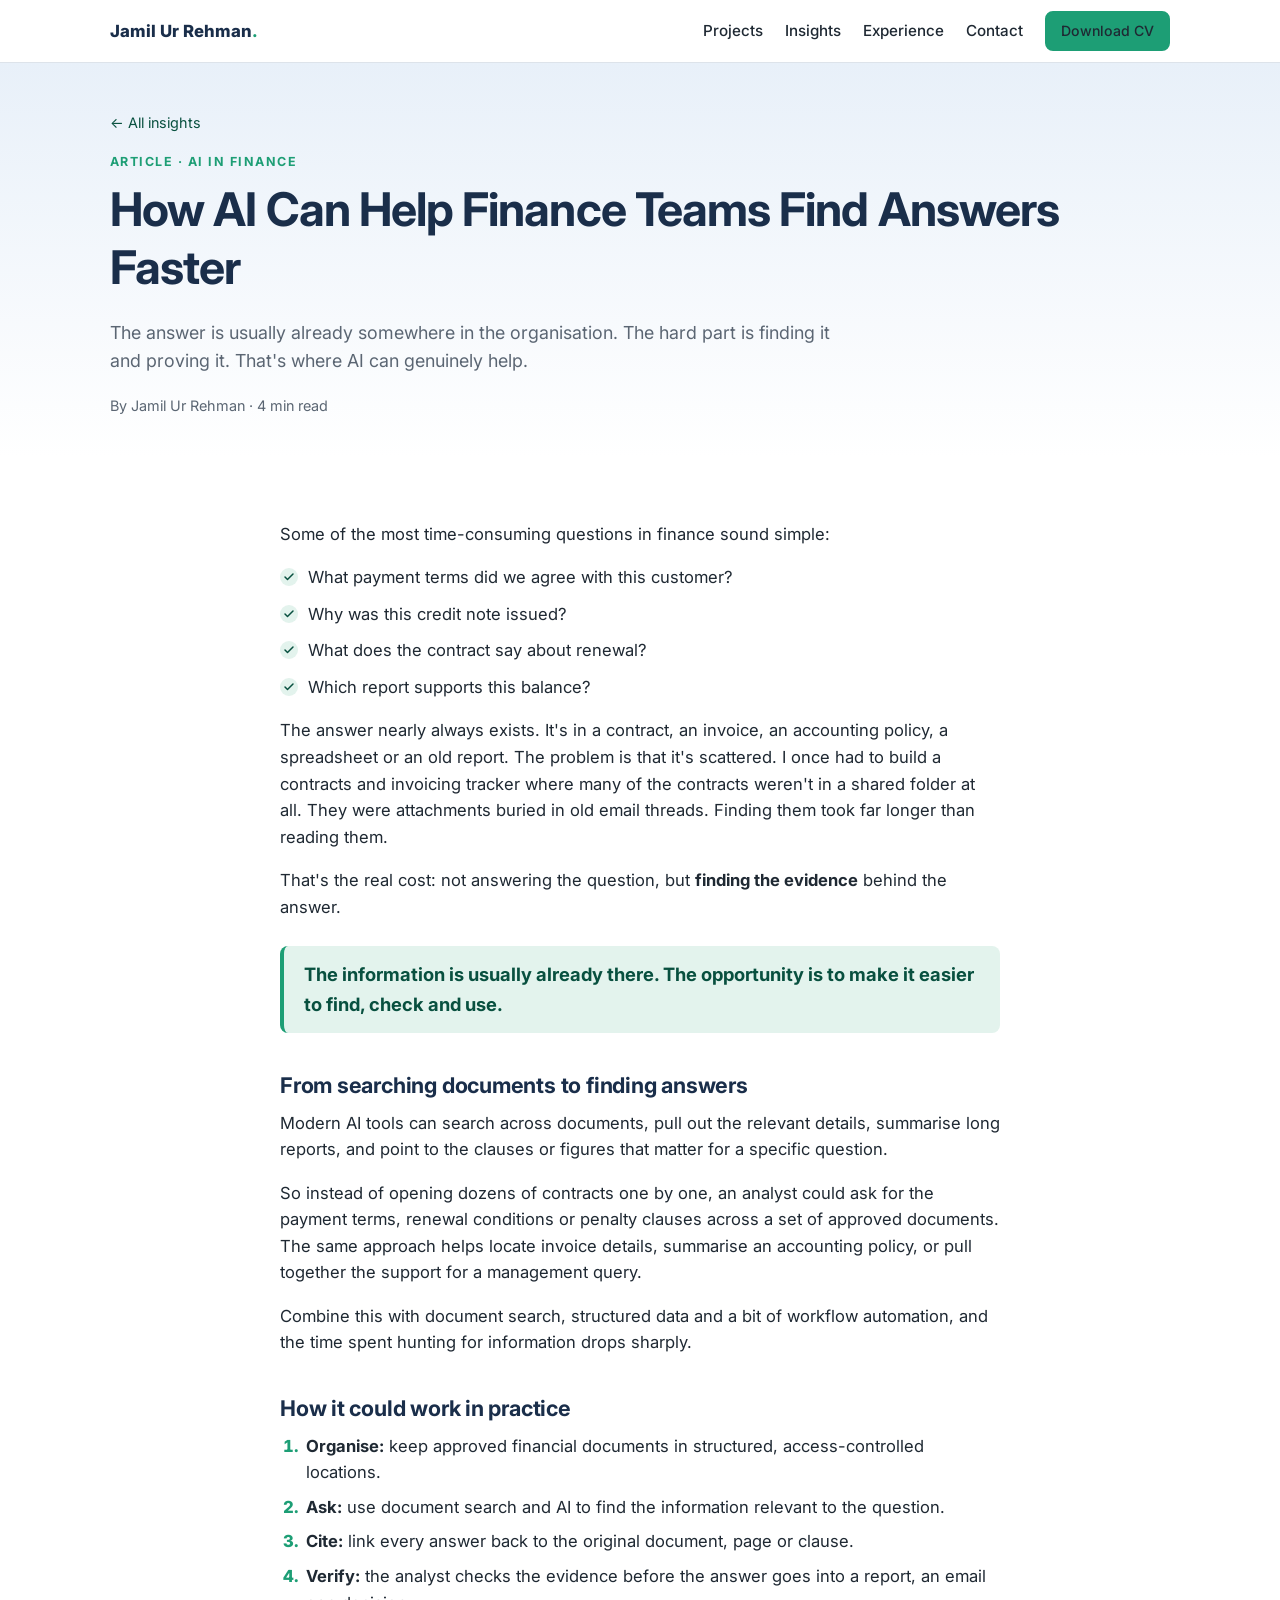
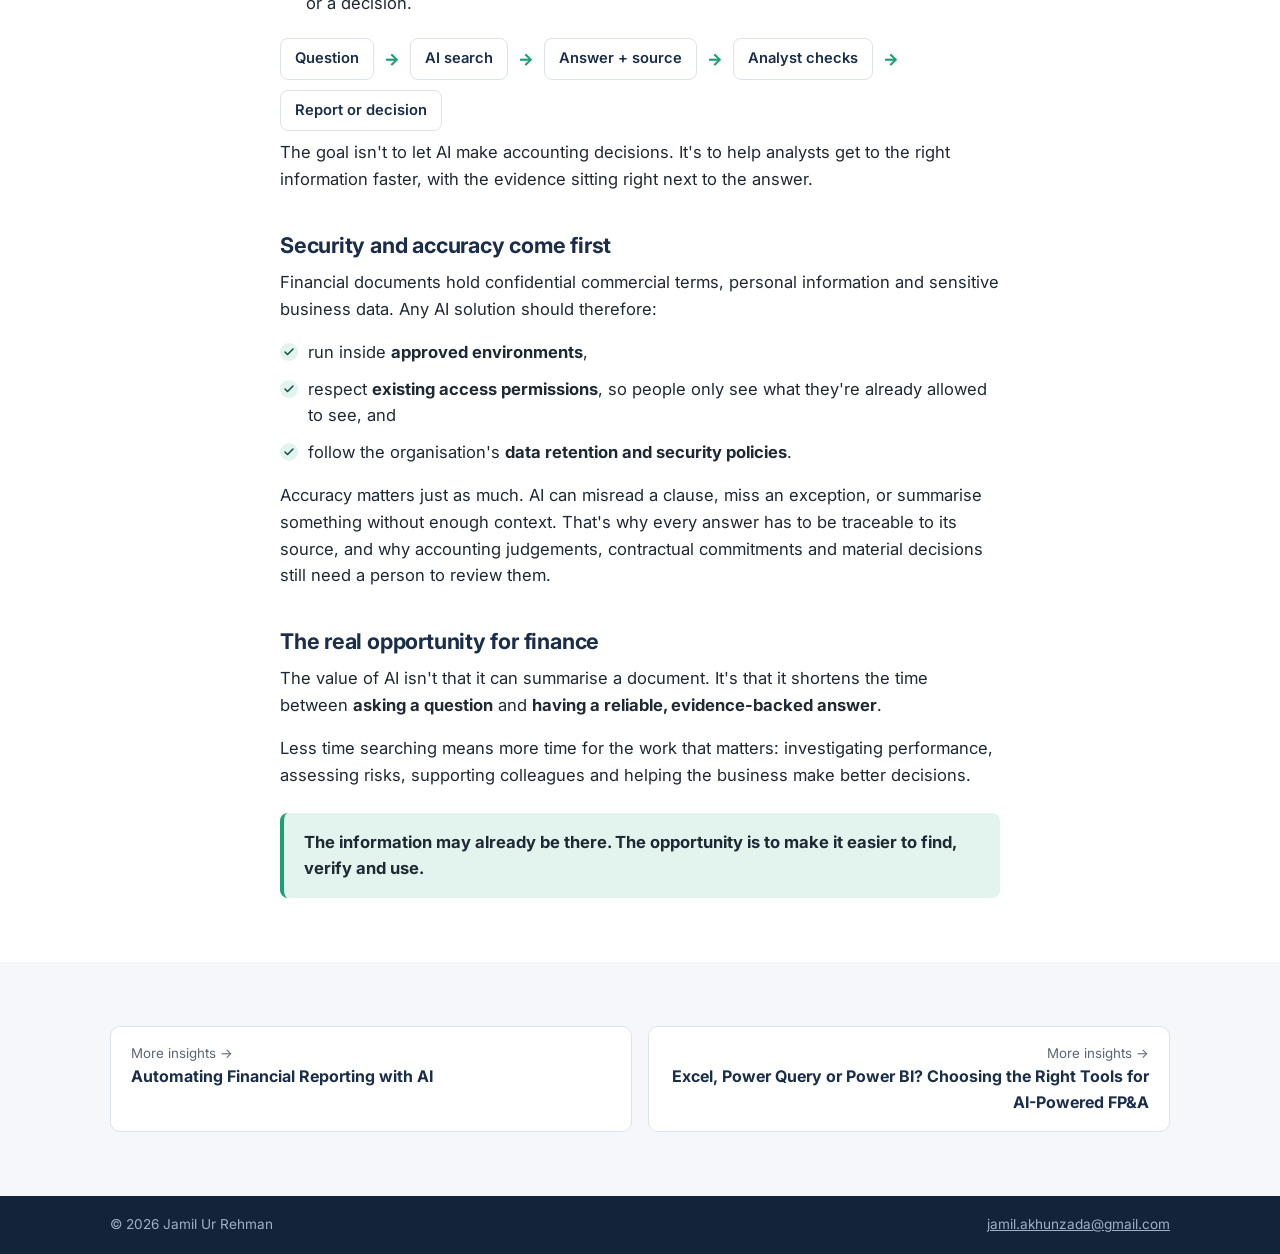
==== articles/ai-finding-answers-faster.html @ 92757e87 "Add article: How AI can help finance teams find answers faster Co-Authored-By: Claude Opus 5.5 <nore" ====
<!doctype html>
<html lang="en">
<head>
  <meta charset="utf-8">
  <meta name="viewport" content="width=device-width, initial-scale=1">
  <title>How AI Can Help Finance Teams Find Answers Faster | Jamil Ur Rehman</title>
  <meta name="description" content="How AI-assisted document search can help finance teams find evidence-backed answers in contracts, invoices and reports faster, while keeping data secure and humans in control.">
  <link rel="preconnect" href="https://fonts.googleapis.com">
  <link rel="preconnect" href="https://fonts.gstatic.com" crossorigin>
  <link href="https://fonts.googleapis.com/css2?family=Inter:wght@400;500;600;700;800&display=swap" rel="stylesheet">
  <link rel="stylesheet" href="../assets/css/style.css?v=7">
</head>
<body>

<header class="topbar">
  <div class="wrap">
    <a class="brand" href="../index.html">Jamil Ur Rehman<span>.</span></a>
    <nav class="nav">
      <a href="../index.html#projects">Projects</a>
      <a href="../index.html#insights">Insights</a>
      <a href="../index.html#experience">Experience</a>
      <a href="../index.html#contact">Contact</a>
      <a class="btn small" href="../assets/files/Jamil-Ur-Rehman-CV.pdf" target="_blank" rel="noopener">Download CV</a>
    </nav>
  </div>
</header>

<section class="p-hero">
  <div class="wrap">
    <div class="crumb"><a href="../index.html#insights">← All insights</a></div>
    <div class="eyebrow">Article · AI in finance</div>
    <h1>How AI Can Help Finance Teams Find Answers Faster</h1>
    <p class="lead">The answer is usually already somewhere in the organisation. The hard part is finding it and
      proving it. That's where AI can genuinely help.</p>
    <div class="byline">By Jamil Ur Rehman · 4 min read</div>
  </div>
</section>

<section>
  <div class="wrap prose">
    <p>Some of the most time-consuming questions in finance sound simple:</p>
    <ul class="ticks">
      <li>What payment terms did we agree with this customer?</li>
      <li>Why was this credit note issued?</li>
      <li>What does the contract say about renewal?</li>
      <li>Which report supports this balance?</li>
    </ul>
    <p>The answer nearly always exists. It's in a contract, an invoice, an accounting policy, a spreadsheet or an
      old report. The problem is that it's scattered. I once had to build a contracts and invoicing tracker where
      many of the contracts weren't in a shared folder at all. They were attachments buried in old email threads.
      Finding them took far longer than reading them.</p>
    <p>That's the real cost: not answering the question, but <b>finding the evidence</b> behind the answer.</p>

    <blockquote>The information is usually already there. The opportunity is to make it easier to find, check and use.</blockquote>

    <h2>From searching documents to finding answers</h2>
    <p>Modern AI tools can search across documents, pull out the relevant details, summarise long reports, and
      point to the clauses or figures that matter for a specific question.</p>
    <p>So instead of opening dozens of contracts one by one, an analyst could ask for the payment terms, renewal
      conditions or penalty clauses across a set of approved documents. The same approach helps locate invoice
      details, summarise an accounting policy, or pull together the support for a management query.</p>
    <p>Combine this with document search, structured data and a bit of workflow automation, and the time spent
      hunting for information drops sharply.</p>

    <h2>How it could work in practice</h2>
    <ol class="steps">
      <li><b>Organise:</b> keep approved financial documents in structured, access-controlled locations.</li>
      <li><b>Ask:</b> use document search and AI to find the information relevant to the question.</li>
      <li><b>Cite:</b> link every answer back to the original document, page or clause.</li>
      <li><b>Verify:</b> the analyst checks the evidence before the answer goes into a report, an email or a decision.</li>
    </ol>
    <div class="flow" aria-label="Workflow">
      <span>Question</span><i>→</i>
      <span>AI search</span><i>→</i>
      <span>Answer + source</span><i>→</i>
      <span>Analyst checks</span><i>→</i>
      <span>Report or decision</span>
    </div>
    <p>The goal isn't to let AI make accounting decisions. It's to help analysts get to the right information
      faster, with the evidence sitting right next to the answer.</p>

    <h2>Security and accuracy come first</h2>
    <p>Financial documents hold confidential commercial terms, personal information and sensitive business data.
      Any AI solution should therefore:</p>
    <ul class="ticks">
      <li>run inside <b>approved environments</b>,</li>
      <li>respect <b>existing access permissions</b>, so people only see what they're already allowed to see, and</li>
      <li>follow the organisation's <b>data retention and security policies</b>.</li>
    </ul>
    <p>Accuracy matters just as much. AI can misread a clause, miss an exception, or summarise something without
      enough context. That's why every answer has to be traceable to its source, and why accounting judgements,
      contractual commitments and material decisions still need a person to review them.</p>

    <h2>The real opportunity for finance</h2>
    <p>The value of AI isn't that it can summarise a document. It's that it shortens the time between
      <b>asking a question</b> and <b>having a reliable, evidence-backed answer</b>.</p>
    <p>Less time searching means more time for the work that matters: investigating performance, assessing
      risks, supporting colleagues and helping the business make better decisions.</p>

    <div class="callout"><p><b>The information may already be there. The opportunity is to make it easier to find, verify and use.</b></p></div>
  </div>
</section>

<section class="alt">
  <div class="wrap next">
    <a href="automating-financial-reporting.html"><small>More insights →</small><b>Automating Financial Reporting with AI</b></a>
    <a href="excel-power-query-power-bi.html" style="text-align:right"><small>More insights →</small><b>Excel, Power Query or Power BI? Choosing the Right Tools for AI-Powered FP&amp;A</b></a>
  </div>
</section>

<footer>
  <div class="wrap">
    <span>© <span id="year">2026</span> Jamil Ur Rehman</span>
    <span><a href="mailto:jamil.akhunzada@gmail.com" style="color:inherit">jamil.akhunzada@gmail.com</a></span>
  </div>
</footer>

<script src="../assets/js/site.js?v=3"></script>
</body>
</html>
---- assets/css/style.css ----
/* Jamil Ur Rehman — portfolio. Colours match the CV (navy + teal). */
:root {
  --navy: #1a2e4a;
  --navy-2: #24406a;
  --teal: #1d9e75;
  --teal-dark: #08503f;
  --teal-soft: #e3f3ed;
  --blue-soft: #e8f0f9;
  --ink: #1f2933;
  --muted: #5b6673;
  --line: #dde3ea;
  --bg: #ffffff;
  --bg-alt: #f5f7fa;
  --radius: 10px;
  --shadow: 0 1px 2px rgba(16, 24, 40, .06), 0 4px 16px rgba(16, 24, 40, .06);
  --max: 1100px;
}

* { box-sizing: border-box; }
html { scroll-behavior: smooth; }
body {
  margin: 0;
  font-family: "Inter", system-ui, -apple-system, "Segoe UI", Roboto, Arial, sans-serif;
  color: var(--ink);
  background: var(--bg);
  line-height: 1.6;
  font-size: 16px;
}
img { max-width: 100%; display: block; }
a { color: var(--teal-dark); }
h1, h2, h3 { color: var(--navy); line-height: 1.25; margin: 0 0 .5em; }
h1 { font-size: clamp(2rem, 4.5vw, 2.9rem); letter-spacing: -.02em; }
h2 { font-size: clamp(1.45rem, 3vw, 1.85rem); letter-spacing: -.01em; }
h3 { font-size: 1.1rem; }
p { margin: 0 0 1em; }

.wrap { max-width: var(--max); margin: 0 auto; padding: 0 20px; }
section { padding: 64px 0; }
section.alt { background: var(--bg-alt); }
.eyebrow {
  text-transform: uppercase; letter-spacing: .12em; font-size: .78rem;
  font-weight: 700; color: var(--teal); margin-bottom: .6em;
}
.lead { font-size: 1.12rem; color: var(--muted); max-width: 720px; }

/* ---------- top bar ---------- */
.topbar {
  position: sticky; top: 0; z-index: 50;
  background: rgba(255, 255, 255, .94);
  backdrop-filter: saturate(160%) blur(8px);
  border-bottom: 1px solid var(--line);
}
.topbar .wrap { display: flex; align-items: center; justify-content: space-between; height: 62px; gap: 16px; }
.brand { font-weight: 800; color: var(--navy); text-decoration: none; font-size: 1.05rem; white-space: nowrap; }
.brand span { color: var(--teal); }
.nav { display: flex; gap: 22px; align-items: center; }
.nav a { text-decoration: none; color: var(--ink); font-weight: 500; font-size: .95rem; }
.nav a:hover { color: var(--teal); }
@media (max-width: 720px) { .nav a:not(.btn) { display: none; } }

/* ---------- buttons ---------- */
.btn {
  display: inline-flex; align-items: center; gap: 8px;
  padding: 11px 20px; border-radius: 8px;
  background: var(--teal); color: #fff; text-decoration: none;
  font-weight: 600; font-size: .95rem; border: 2px solid var(--teal);
  transition: background .15s, border-color .15s;
}
.btn:hover { background: var(--teal-dark); border-color: var(--teal-dark); }
.btn.ghost { background: transparent; color: var(--navy); border-color: var(--line); }
.btn.ghost:hover { border-color: var(--navy); }
.btn.small { padding: 7px 14px; font-size: .88rem; }
.btn-row { display: flex; flex-wrap: wrap; gap: 12px; }

/* ---------- hero ---------- */
.hero { padding: 72px 0 56px; background: linear-gradient(180deg, var(--blue-soft), #fff); }
.hero-grid { display: grid; grid-template-columns: auto 1fr; gap: 36px; align-items: start; }
.avatar {
  width: 150px; height: 150px; border-radius: 50%;
  border: 4px solid #fff; box-shadow: var(--shadow);
  background: var(--navy); color: #fff; display: grid; place-items: center;
  font-size: 2.6rem; font-weight: 800; overflow: hidden;
}
.avatar img { width: 100%; height: 100%; object-fit: cover; }
.role { color: var(--teal-dark); font-weight: 600; font-style: italic; margin-bottom: .3em; }
.headline { font-size: clamp(1.35rem, 2.4vw, 1.7rem); letter-spacing: -.01em; max-width: 640px; }
.headline span { display: block; font-size: .66em; font-weight: 600; color: var(--teal-dark); letter-spacing: 0; margin-top: .45em; }
.hero .lead { margin-bottom: .6em; }
.lead-list { color: var(--muted); font-size: 1.05rem; margin: 0 0 4px; }
.lead-list li { margin-bottom: 6px; }
.badges { display: flex; flex-wrap: wrap; gap: 8px; margin: 14px 0 22px; }
.badge {
  padding: 4px 12px; border-radius: 6px; font-size: .8rem; font-weight: 700;
  background: #fff; border: 1px solid #c8d8e8; color: var(--navy);
}
@media (max-width: 720px) {
  .hero-grid { grid-template-columns: 1fr; text-align: left; }
  .avatar { width: 110px; height: 110px; font-size: 2rem; }
}

/* ---------- stats ---------- */
.stats { display: grid; grid-template-columns: repeat(4, 1fr); gap: 16px; margin-top: 40px; }
.stat { background: #fff; border: 1px solid var(--line); border-radius: var(--radius); padding: 18px; }
.stat b { display: block; font-size: 1.7rem; color: var(--navy); line-height: 1.1; }
.stat span { color: var(--muted); font-size: .88rem; }
@media (max-width: 820px) { .stats { grid-template-columns: repeat(2, 1fr); } }

/* ---------- project cards ---------- */
.cards { display: grid; grid-template-columns: repeat(2, 1fr); gap: 24px; margin-top: 32px; }
@media (max-width: 820px) { .cards { grid-template-columns: 1fr; } }
.card {
  background: #fff; border: 1px solid var(--line); border-radius: 14px;
  overflow: hidden; display: flex; flex-direction: column;
  box-shadow: var(--shadow); text-decoration: none; color: inherit;
  transition: transform .15s, box-shadow .15s;
}
.card:hover { transform: translateY(-3px); box-shadow: 0 10px 30px rgba(16, 24, 40, .12); }
.card .thumb { aspect-ratio: 16 / 9; background: var(--navy); overflow: hidden; border-bottom: 1px solid var(--line); }
.card .thumb img { width: 100%; height: 100%; object-fit: cover; object-position: top left; }
.card .body { padding: 20px 22px 22px; display: flex; flex-direction: column; flex: 1; }
.card h3 { font-size: 1.18rem; margin-bottom: .35em; }
.card p { color: var(--muted); font-size: .95rem; flex: 1; }
.tags { display: flex; flex-wrap: wrap; gap: 6px; margin-bottom: 14px; }
.tag { font-size: .75rem; font-weight: 600; padding: 3px 9px; border-radius: 999px; background: var(--teal-soft); color: var(--teal-dark); }
.card .more { font-weight: 700; color: var(--teal); }

/* ---------- experience / certs ---------- */
.timeline { display: grid; gap: 18px; margin-top: 28px; }
.job { background: #fff; border: 1px solid var(--line); border-radius: var(--radius); padding: 20px 22px; }
.job-head { display: flex; justify-content: space-between; gap: 12px; flex-wrap: wrap; }
.job h3 { margin: 0; }
.job .org { color: var(--muted); font-weight: 500; }
.date { background: var(--teal); color: #fff; border-radius: 6px; padding: 2px 10px; font-size: .8rem; font-weight: 700; height: fit-content; white-space: nowrap; }
.job ul { margin: 12px 0 0; padding-left: 20px; color: var(--ink); }
.job li { margin-bottom: 4px; }
.certs { display: grid; grid-template-columns: repeat(2, 1fr); gap: 14px; margin-top: 24px; }
@media (max-width: 720px) { .certs { grid-template-columns: 1fr; } }
.cert { display: flex; justify-content: space-between; gap: 12px; align-items: center; background: #fff; border: 1px solid var(--line); border-radius: var(--radius); padding: 14px 18px; }
.cert b { color: var(--navy); display: block; }
.cert small { color: var(--muted); }

/* ---------- contact ---------- */
.contact { background: var(--navy); color: #dfe8f3; }
.contact h2 { color: #fff; }
.contact .lead { color: #c4d2e3; }
.contact .btn.ghost { color: #fff; border-color: rgba(255, 255, 255, .35); }
.contact .btn.ghost:hover { border-color: #fff; }
footer { background: #13233a; color: #9fb0c5; font-size: .85rem; padding: 18px 0; }
footer .wrap { display: flex; justify-content: space-between; flex-wrap: wrap; gap: 8px; }

/* ---------- project page ---------- */
.p-hero { padding: 48px 0 40px; background: linear-gradient(180deg, var(--blue-soft), #fff); }
.crumb { font-size: .9rem; margin-bottom: 18px; }
.crumb a { text-decoration: none; }
.glance { display: grid; grid-template-columns: repeat(4, 1fr); gap: 14px; margin-top: 28px; }
@media (max-width: 820px) { .glance { grid-template-columns: repeat(2, 1fr); } }
.glance div { background: #fff; border: 1px solid var(--line); border-radius: var(--radius); padding: 14px 16px; }
.glance small { display: block; color: var(--muted); font-size: .78rem; text-transform: uppercase; letter-spacing: .06em; font-weight: 600; }
.glance b { color: var(--navy); font-size: .98rem; }

.two-col { display: grid; grid-template-columns: 1fr 1fr; gap: 40px; }
@media (max-width: 820px) { .two-col { grid-template-columns: 1fr; gap: 8px; } }
.ticks { list-style: none; padding: 0; margin: 0; }
.ticks li { padding-left: 28px; position: relative; margin-bottom: 10px; }
.ticks li::before {
  content: ""; position: absolute; left: 0; top: 4px; width: 18px; height: 18px; border-radius: 50%;
  background: var(--teal-soft) url("data:image/svg+xml,%3Csvg xmlns='http://www.w3.org/2000/svg' viewBox='0 0 24 24' fill='none' stroke='%2308503f' stroke-width='3' stroke-linecap='round' stroke-linejoin='round'%3E%3Cpath d='M20 6 9 17l-5-5'/%3E%3C/svg%3E") center / 12px no-repeat;
}
.callout { background: var(--teal-soft); border-left: 4px solid var(--teal); border-radius: 8px; padding: 16px 20px; margin: 24px 0 0; }
.callout p:last-child { margin: 0; }

.flow { display: flex; flex-wrap: wrap; gap: 10px; align-items: center; margin-top: 18px; }
.flow span { background: #fff; border: 1px solid var(--line); border-radius: 8px; padding: 8px 14px; font-weight: 600; color: var(--navy); font-size: .92rem; }
.flow i { color: var(--teal); font-style: normal; font-weight: 800; }

.shots { display: grid; gap: 40px; margin-top: 28px; }
.shot figure { margin: 0; }
.shot img {
  border-radius: 10px; border: 1px solid var(--line); box-shadow: var(--shadow);
  cursor: zoom-in; width: 100%; background: #fff;
}
.shot h3 { margin-bottom: .25em; }
.shot figcaption { color: var(--muted); margin-bottom: 14px; max-width: 760px; }
.shot .pair { display: grid; grid-template-columns: 1fr 1fr; gap: 18px; }
@media (max-width: 820px) { .shot .pair { grid-template-columns: 1fr; } }
.shot .pair small { display: block; font-weight: 700; color: var(--navy); margin-bottom: 6px; }
.hint { font-size: .85rem; color: var(--muted); }

table.simple { width: 100%; border-collapse: collapse; margin-top: 16px; font-size: .95rem; background: #fff; }
table.simple th, table.simple td { text-align: left; padding: 10px 12px; border-bottom: 1px solid var(--line); vertical-align: top; }
table.simple th { background: var(--navy); color: #fff; font-weight: 600; }

.next { display: flex; justify-content: space-between; gap: 16px; flex-wrap: wrap; }
.next a { text-decoration: none; display: block; padding: 16px 20px; border: 1px solid var(--line); border-radius: var(--radius); background: #fff; min-width: 240px; flex: 1; }
.next a:hover { border-color: var(--teal); }
.next small { color: var(--muted); display: block; }
.next b { color: var(--navy); }

/* ---------- insights / articles ---------- */
.articles { display: grid; gap: 18px; margin-top: 28px; }
.article-card {
  display: block; background: #fff; border: 1px solid var(--line); border-left: 4px solid var(--teal);
  border-radius: var(--radius); padding: 22px 24px; text-decoration: none; color: inherit;
  box-shadow: var(--shadow); transition: transform .15s, box-shadow .15s;
}
.article-card:hover { transform: translateY(-2px); box-shadow: 0 10px 30px rgba(16, 24, 40, .12); }
.article-card h3 { margin-bottom: .3em; font-size: 1.2rem; }
.article-card p { color: var(--muted); margin-bottom: .8em; max-width: 760px; }
.article-card .meta { font-size: .82rem; color: var(--muted); margin-bottom: .5em; }
.article-card .more { font-weight: 700; color: var(--teal); }
.byline { color: var(--muted); font-size: .9rem; margin-top: 14px; }
.prose { max-width: 760px; font-size: 1.04rem; }
.prose h2 { font-size: 1.35rem; margin-top: 1.8em; }
.prose blockquote {
  margin: 1.4em 0; padding: 14px 20px; border-left: 4px solid var(--teal);
  background: var(--teal-soft); color: var(--teal-dark); font-weight: 700; font-size: 1.15rem; border-radius: 8px;
}
.prose .ticks { margin: 0 0 1em; }
.prose .flow { margin: 22px 0 8px; }
.prose .best { background: var(--bg-alt); border-radius: 8px; padding: 10px 14px; font-size: .95rem; }
.prose table.simple { margin-bottom: 8px; }
.steps { padding-left: 22px; margin: 0 0 1em; }
.steps li { margin-bottom: 8px; padding-left: 4px; }
.steps li::marker { color: var(--teal); font-weight: 800; }

/* ---------- lightbox ---------- */
.lightbox {
  position: fixed; inset: 0; background: rgba(10, 18, 30, .92); z-index: 100;
  display: none; align-items: center; justify-content: center; padding: 24px; cursor: zoom-out;
}
.lightbox.open { display: flex; }
.lightbox img { max-width: 100%; max-height: 100%; border-radius: 6px; box-shadow: 0 10px 40px rgba(0, 0, 0, .5); }
.lightbox button {
  position: absolute; top: 14px; right: 18px; background: none; border: 0; color: #fff;
  font-size: 2.2rem; line-height: 1; cursor: pointer;
}
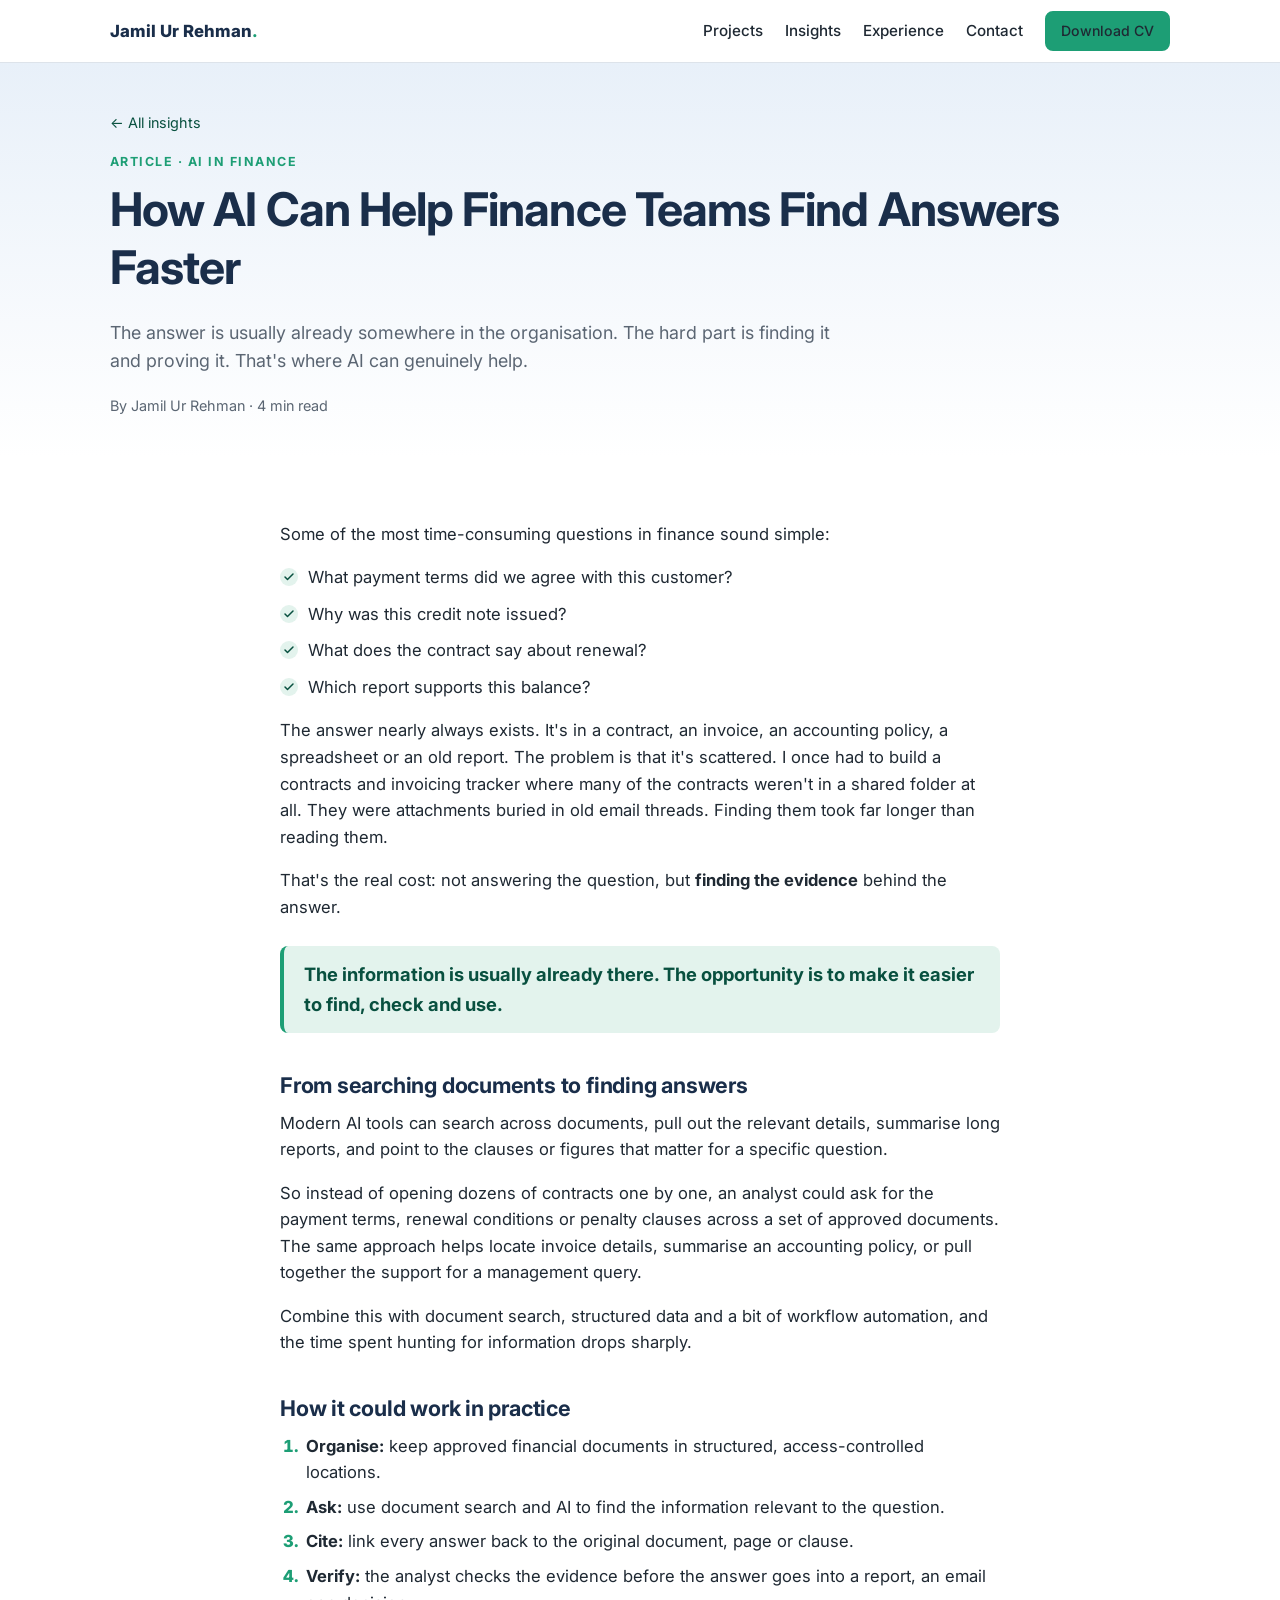
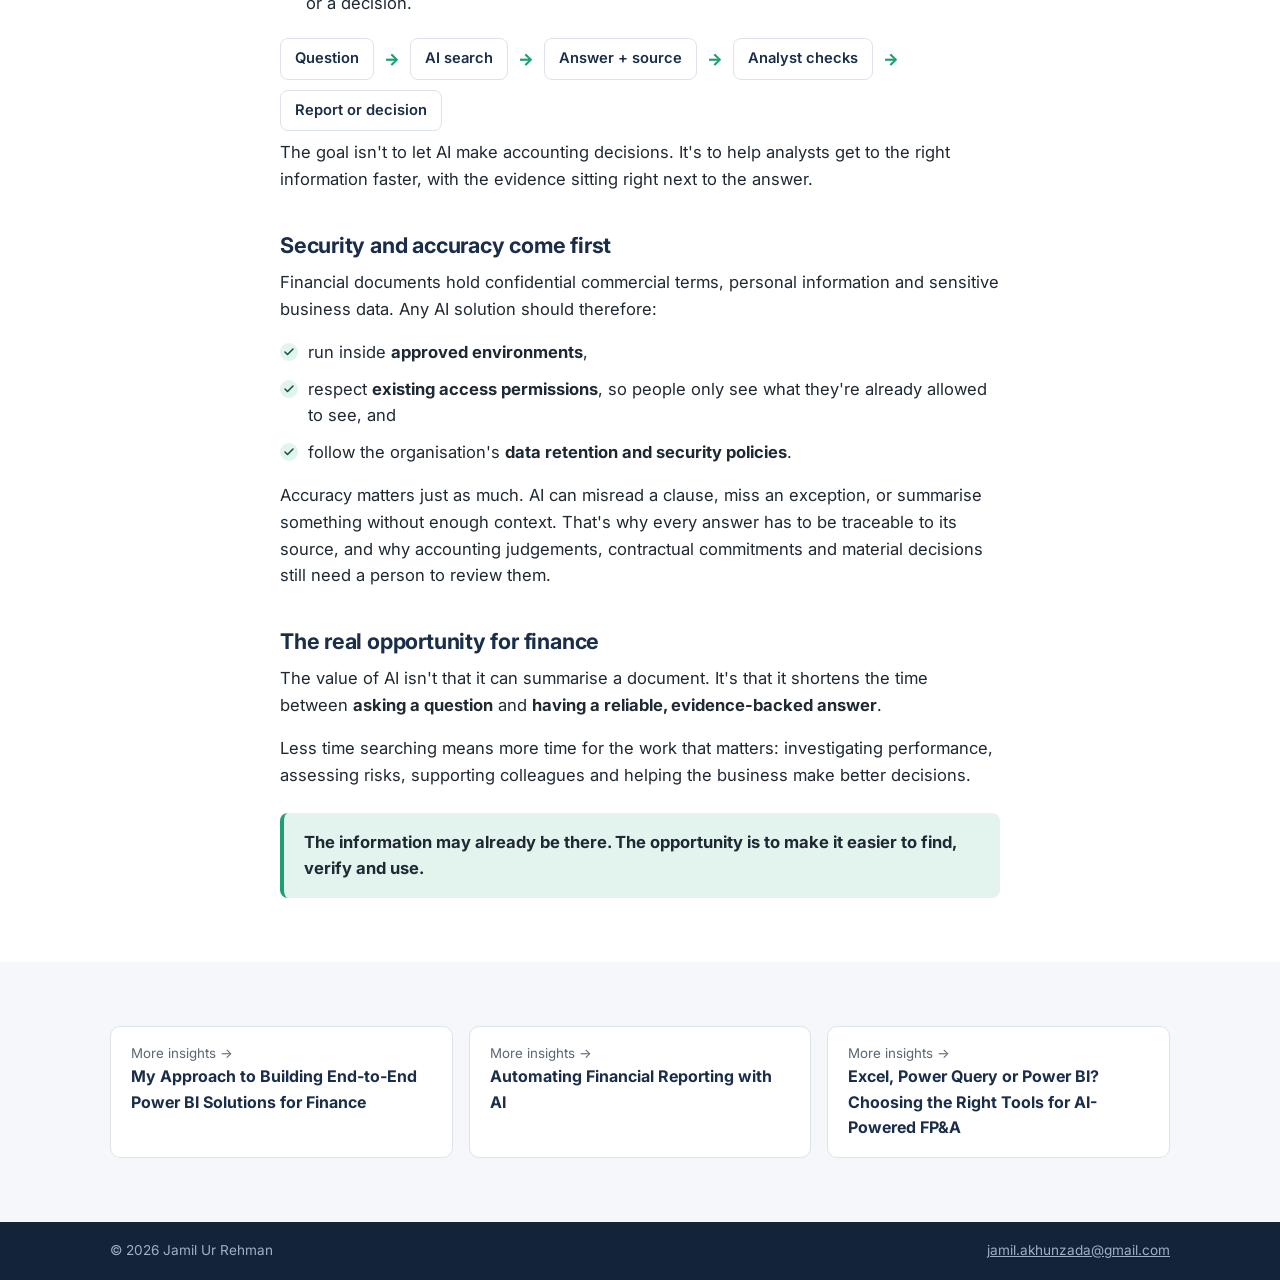
==== commit 97d8fe96: "Add article: My approach to end-to-end Power BI for finance Co-Authored-By: Claude Opus 5.5 <noreply" ====
--- a/articles/ai-finding-answers-faster.html
+++ b/articles/ai-finding-answers-faster.html
@@ -103,8 +103,9 @@
 
 <section class="alt">
   <div class="wrap next">
+    <a href="end-to-end-power-bi-for-finance.html"><small>More insights →</small><b>My Approach to Building End-to-End Power BI Solutions for Finance</b></a>
     <a href="automating-financial-reporting.html"><small>More insights →</small><b>Automating Financial Reporting with AI</b></a>
-    <a href="excel-power-query-power-bi.html" style="text-align:right"><small>More insights →</small><b>Excel, Power Query or Power BI? Choosing the Right Tools for AI-Powered FP&amp;A</b></a>
+    <a href="excel-power-query-power-bi.html"><small>More insights →</small><b>Excel, Power Query or Power BI? Choosing the Right Tools for AI-Powered FP&amp;A</b></a>
   </div>
 </section>
 
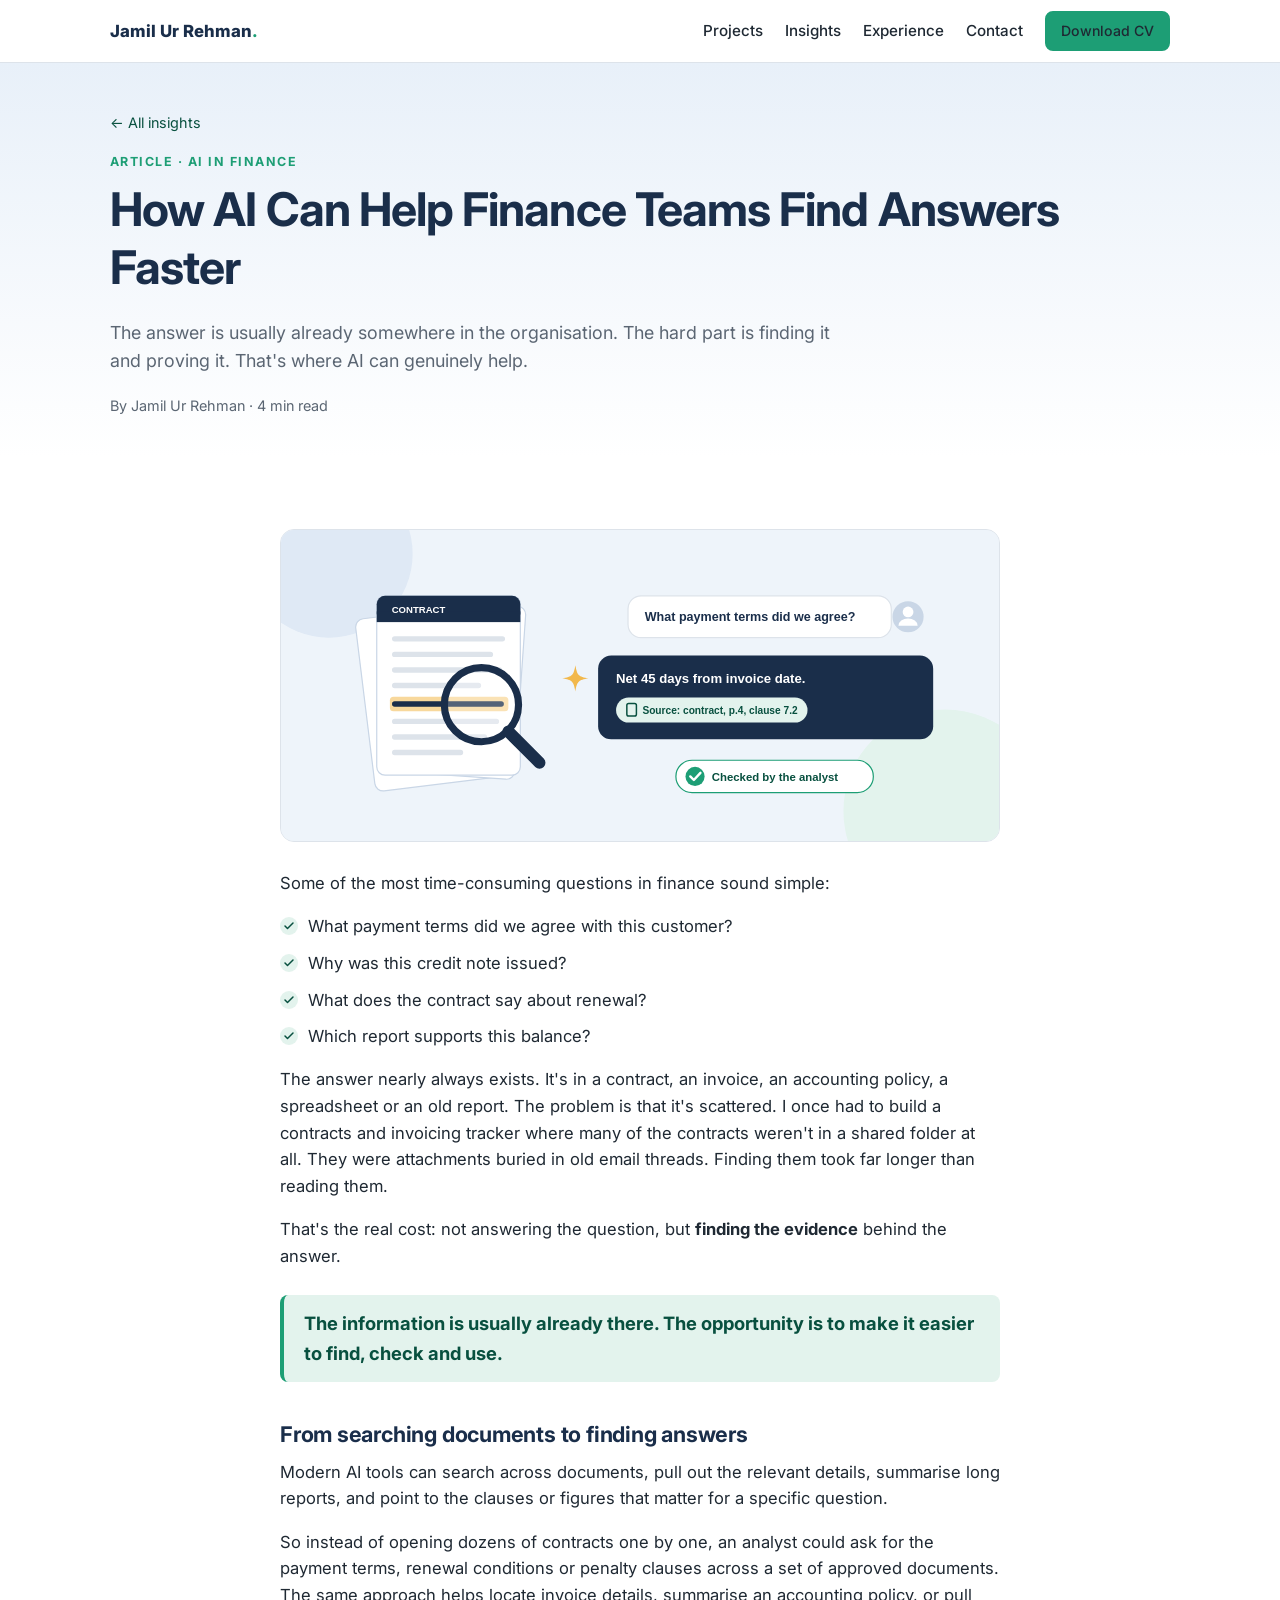
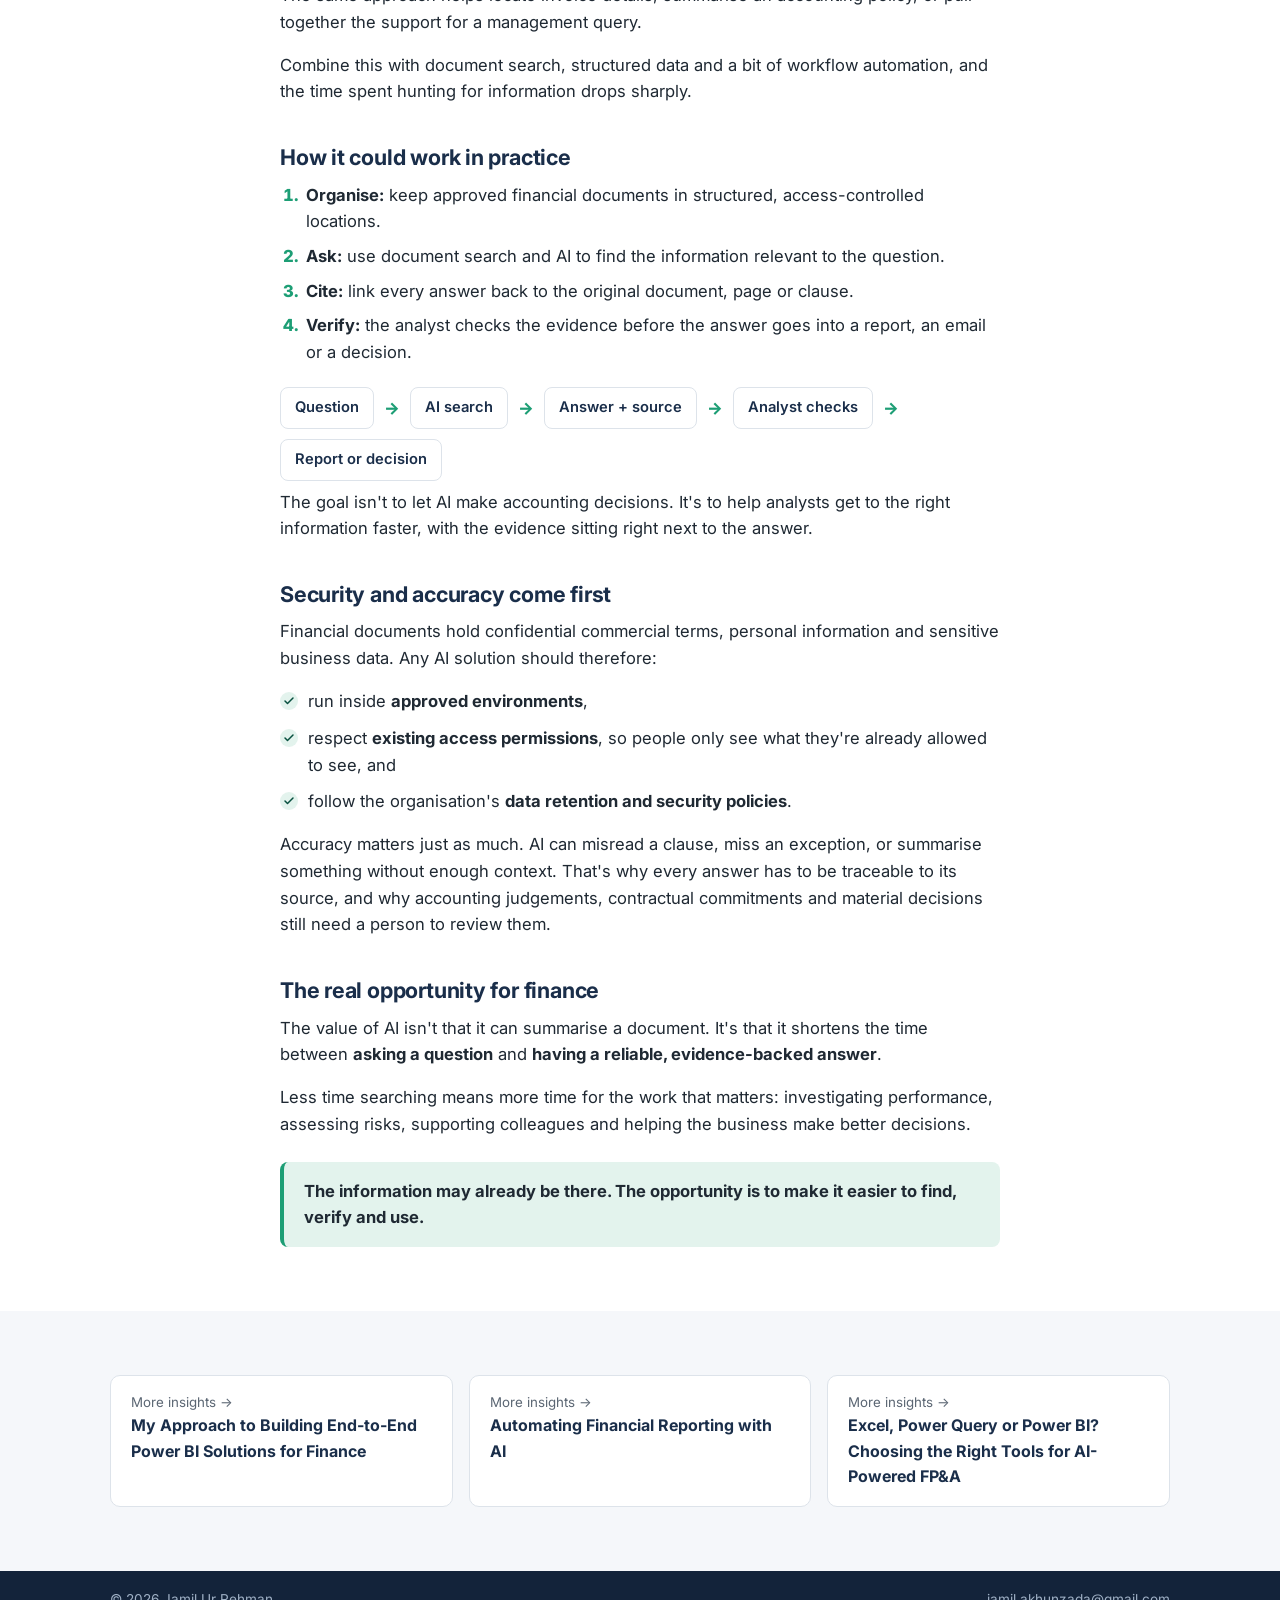
==== commit 5e795907: "Add illustrations to articles and article card thumbnails Co-Authored-By: Claude Opus 5.5 <noreply@a" ====
--- a/articles/ai-finding-answers-faster.html
+++ b/articles/ai-finding-answers-faster.html
@@ -8,7 +8,7 @@
   <link rel="preconnect" href="https://fonts.googleapis.com">
   <link rel="preconnect" href="https://fonts.gstatic.com" crossorigin>
   <link href="https://fonts.googleapis.com/css2?family=Inter:wght@400;500;600;700;800&display=swap" rel="stylesheet">
-  <link rel="stylesheet" href="../assets/css/style.css?v=7">
+  <link rel="stylesheet" href="../assets/css/style.css?v=8">
 </head>
 <body>
 
@@ -38,6 +38,10 @@
 
 <section>
   <div class="wrap prose">
+    <figure class="art">
+      <img src="../assets/img/insights/answers-hero.svg" alt="A magnifying glass highlights a contract clause and a chat answer cites its source, checked by an analyst">
+    </figure>
+
     <p>Some of the most time-consuming questions in finance sound simple:</p>
     <ul class="ticks">
       <li>What payment terms did we agree with this customer?</li>
--- a/assets/css/style.css
+++ b/assets/css/style.css
@@ -222,6 +222,12 @@
 .steps { padding-left: 22px; margin: 0 0 1em; }
 .steps li { margin-bottom: 8px; padding-left: 4px; }
 .steps li::marker { color: var(--teal); font-weight: 800; }
+.art { margin: 8px 0 28px; }
+.art img { width: 100%; height: auto; border-radius: 14px; border: 1px solid var(--line); background: #eef4fa; }
+.art figcaption { color: var(--muted); font-size: .88rem; margin-top: 8px; }
+.article-card.has-thumb { display: grid; grid-template-columns: 260px 1fr; gap: 24px; align-items: center; }
+.a-thumb { width: 100%; aspect-ratio: 1200 / 520; object-fit: cover; border-radius: 10px; border: 1px solid var(--line); }
+@media (max-width: 720px) { .article-card.has-thumb { grid-template-columns: 1fr; gap: 14px; } }
 
 /* ---------- lightbox ---------- */
 .lightbox {
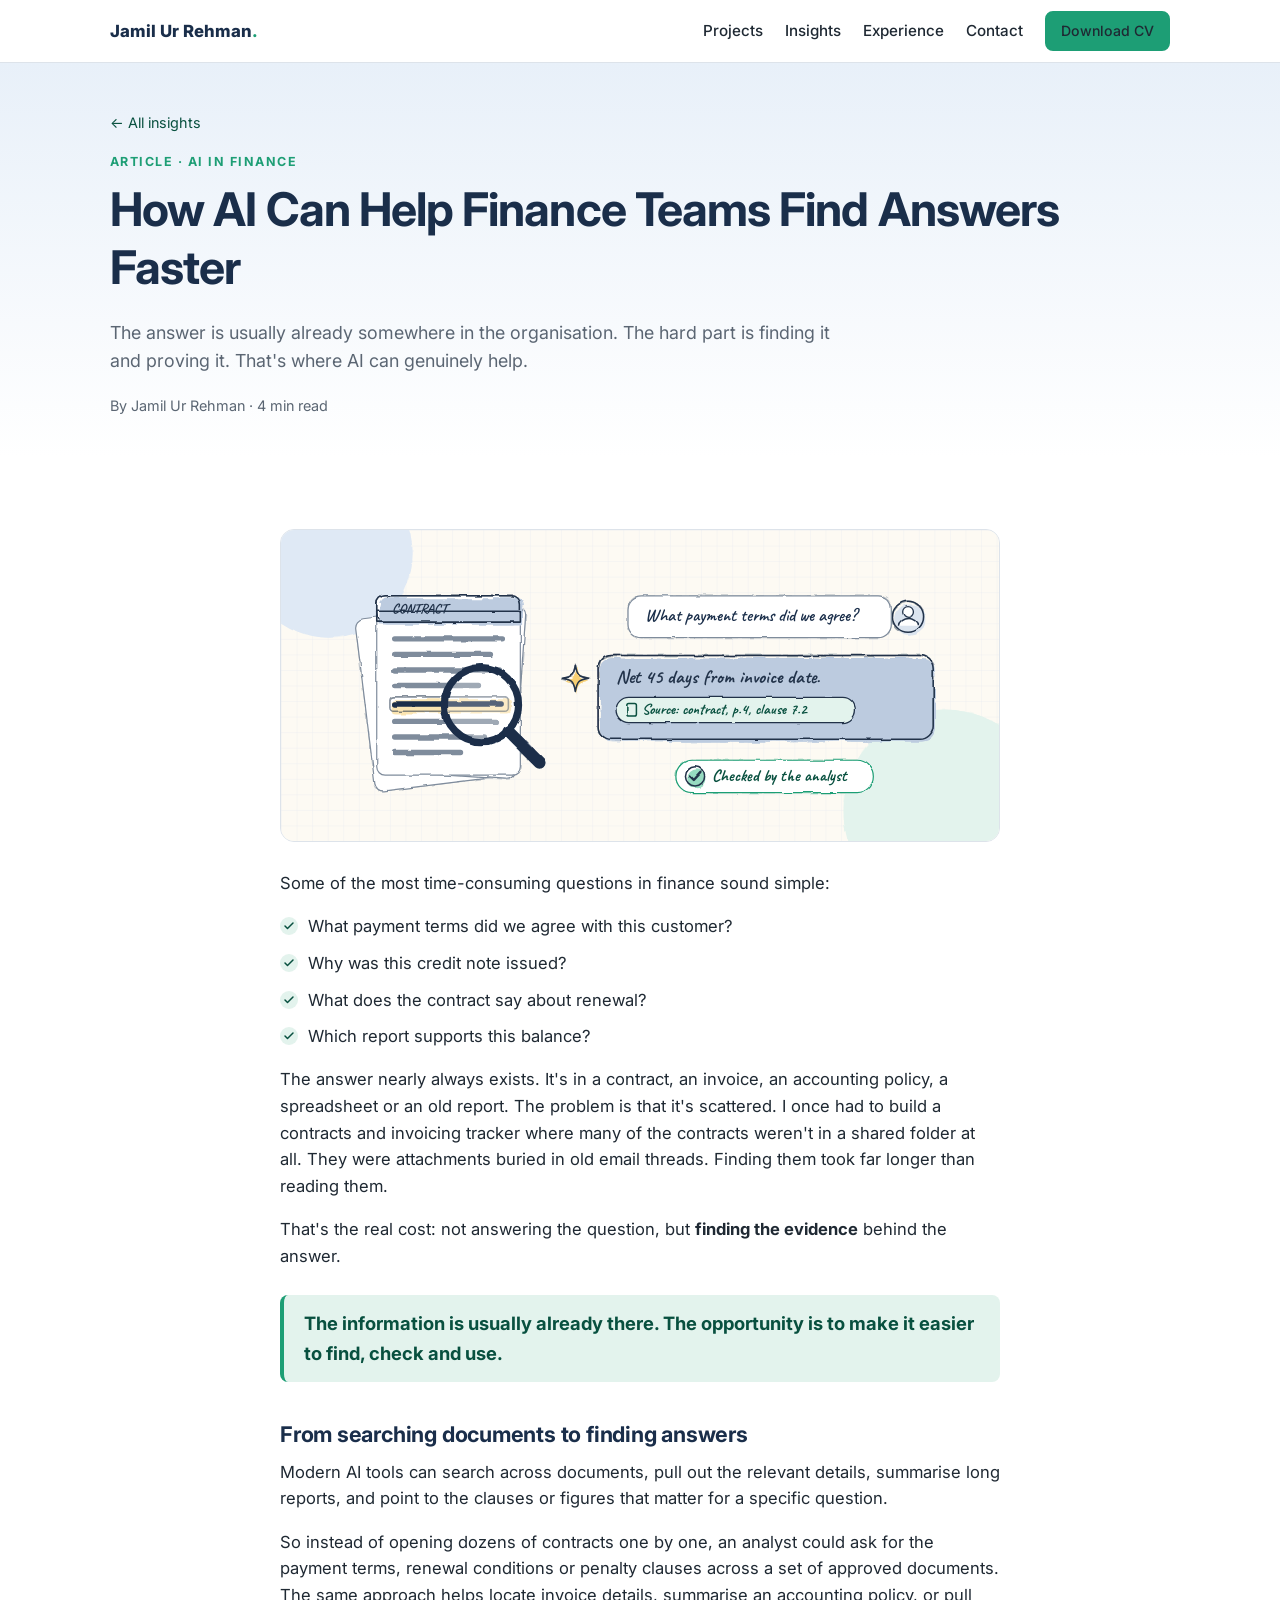
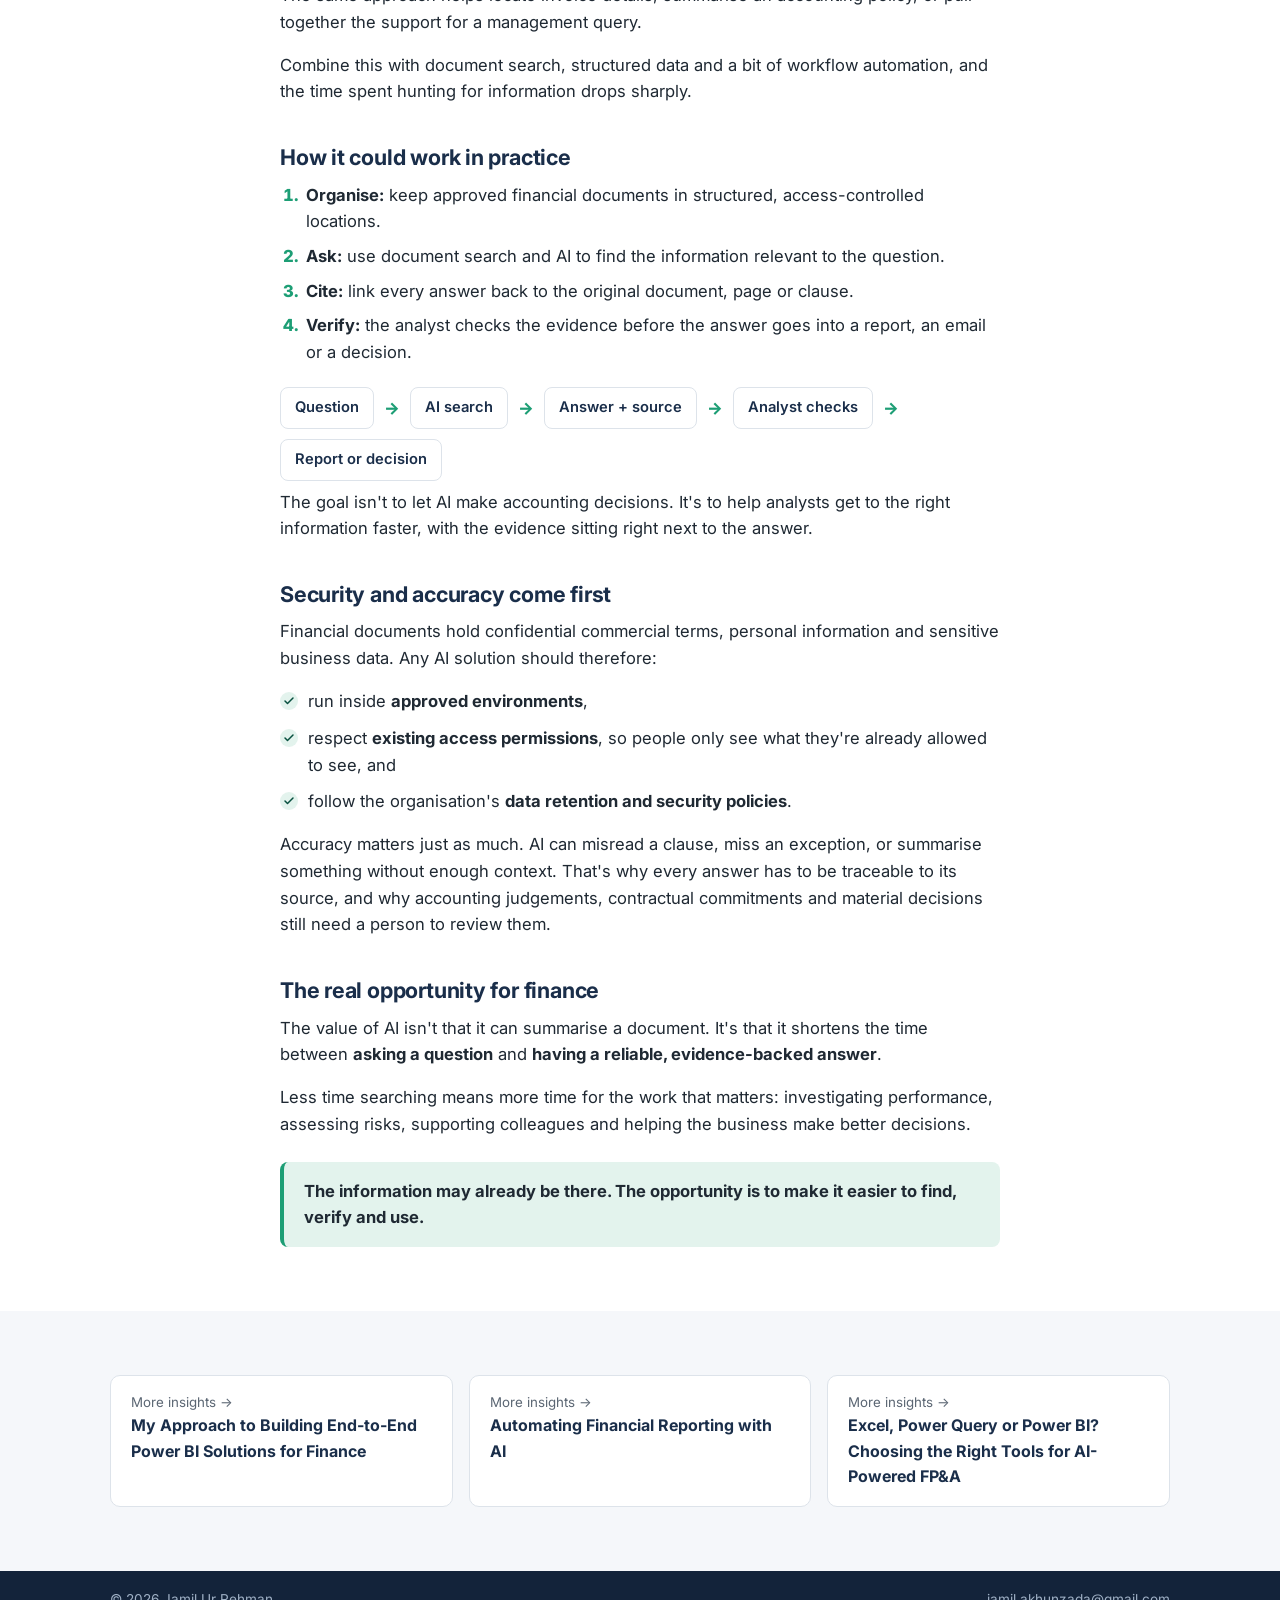
==== commit 4759b908: "Cache-bust article illustrations Co-Authored-By: Claude Opus 5.5 <noreply@anthropic.com>" ====
--- a/articles/ai-finding-answers-faster.html
+++ b/articles/ai-finding-answers-faster.html
@@ -39,7 +39,7 @@
 <section>
   <div class="wrap prose">
     <figure class="art">
-      <img src="../assets/img/insights/answers-hero.svg" alt="A magnifying glass highlights a contract clause and a chat answer cites its source, checked by an analyst">
+      <img src="../assets/img/insights/answers-hero.svg?v=3" alt="A magnifying glass highlights a contract clause and a chat answer cites its source, checked by an analyst">
     </figure>
 
     <p>Some of the most time-consuming questions in finance sound simple:</p>
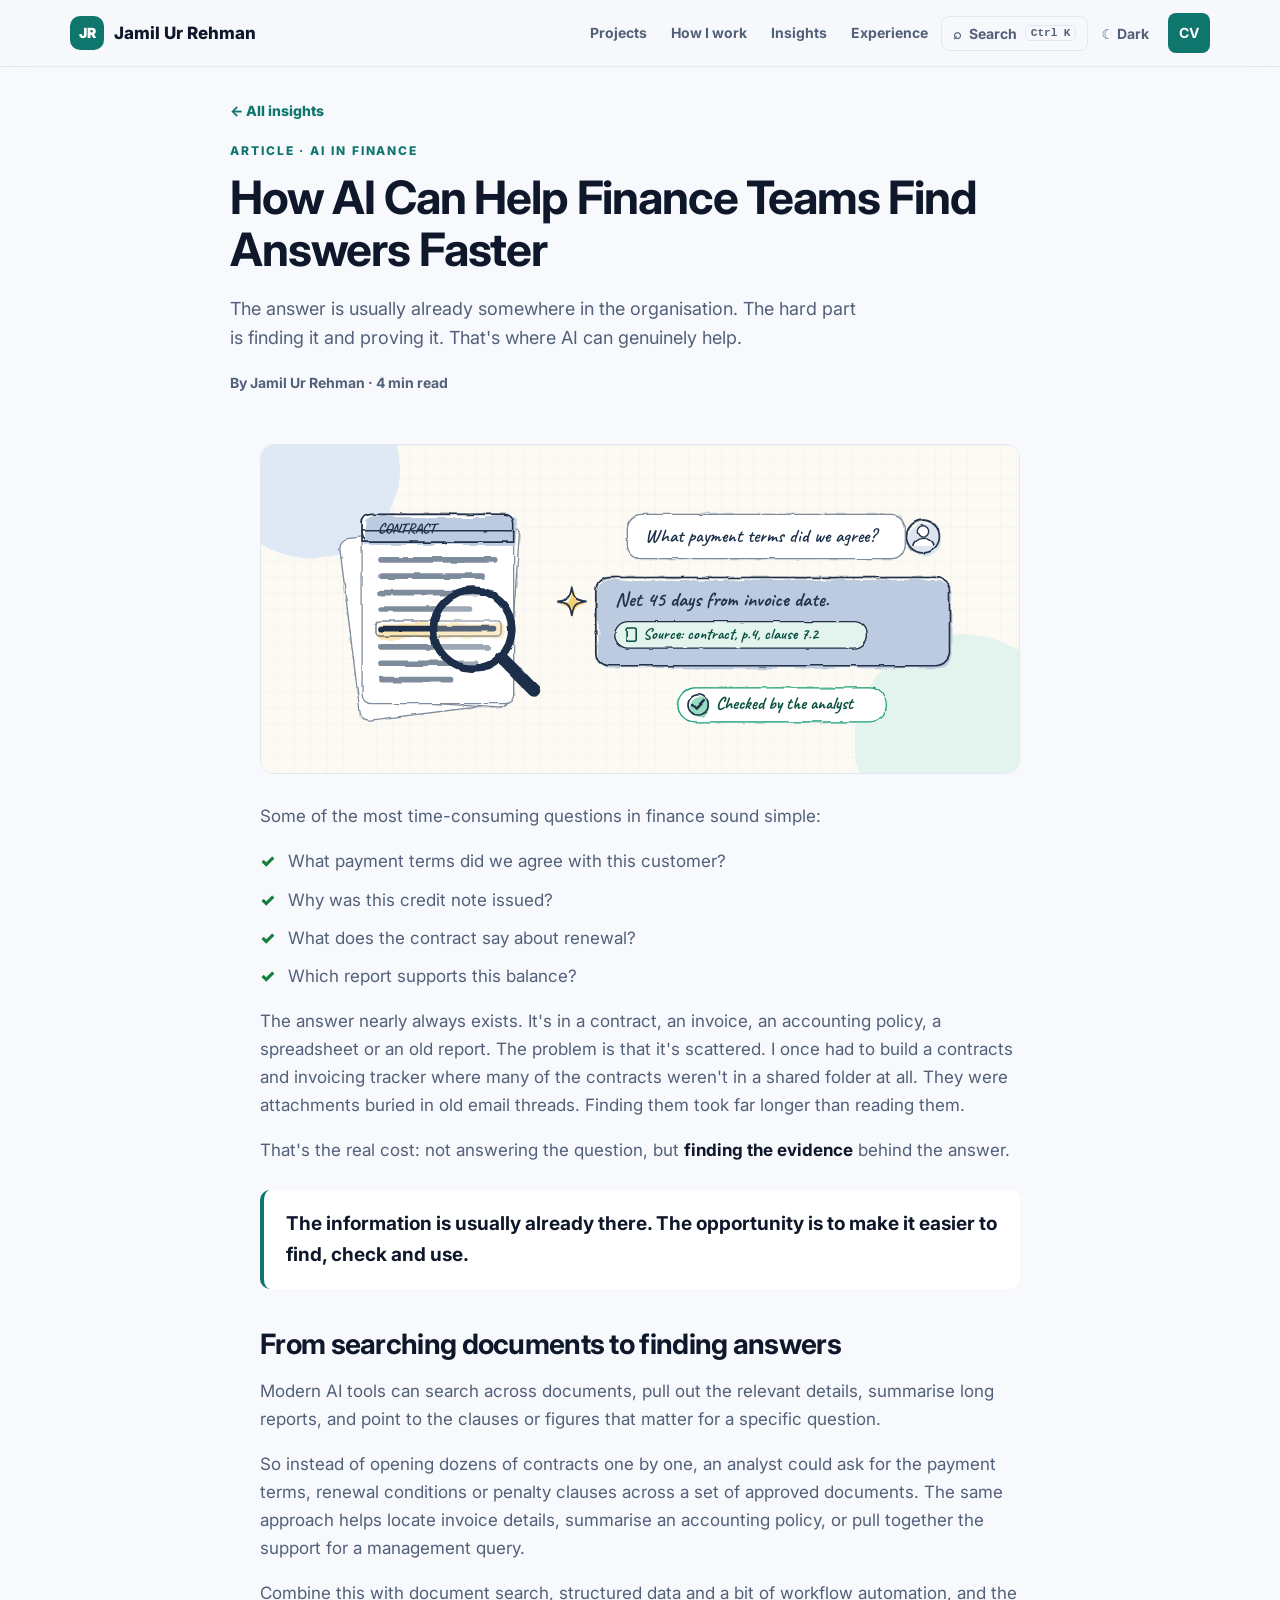
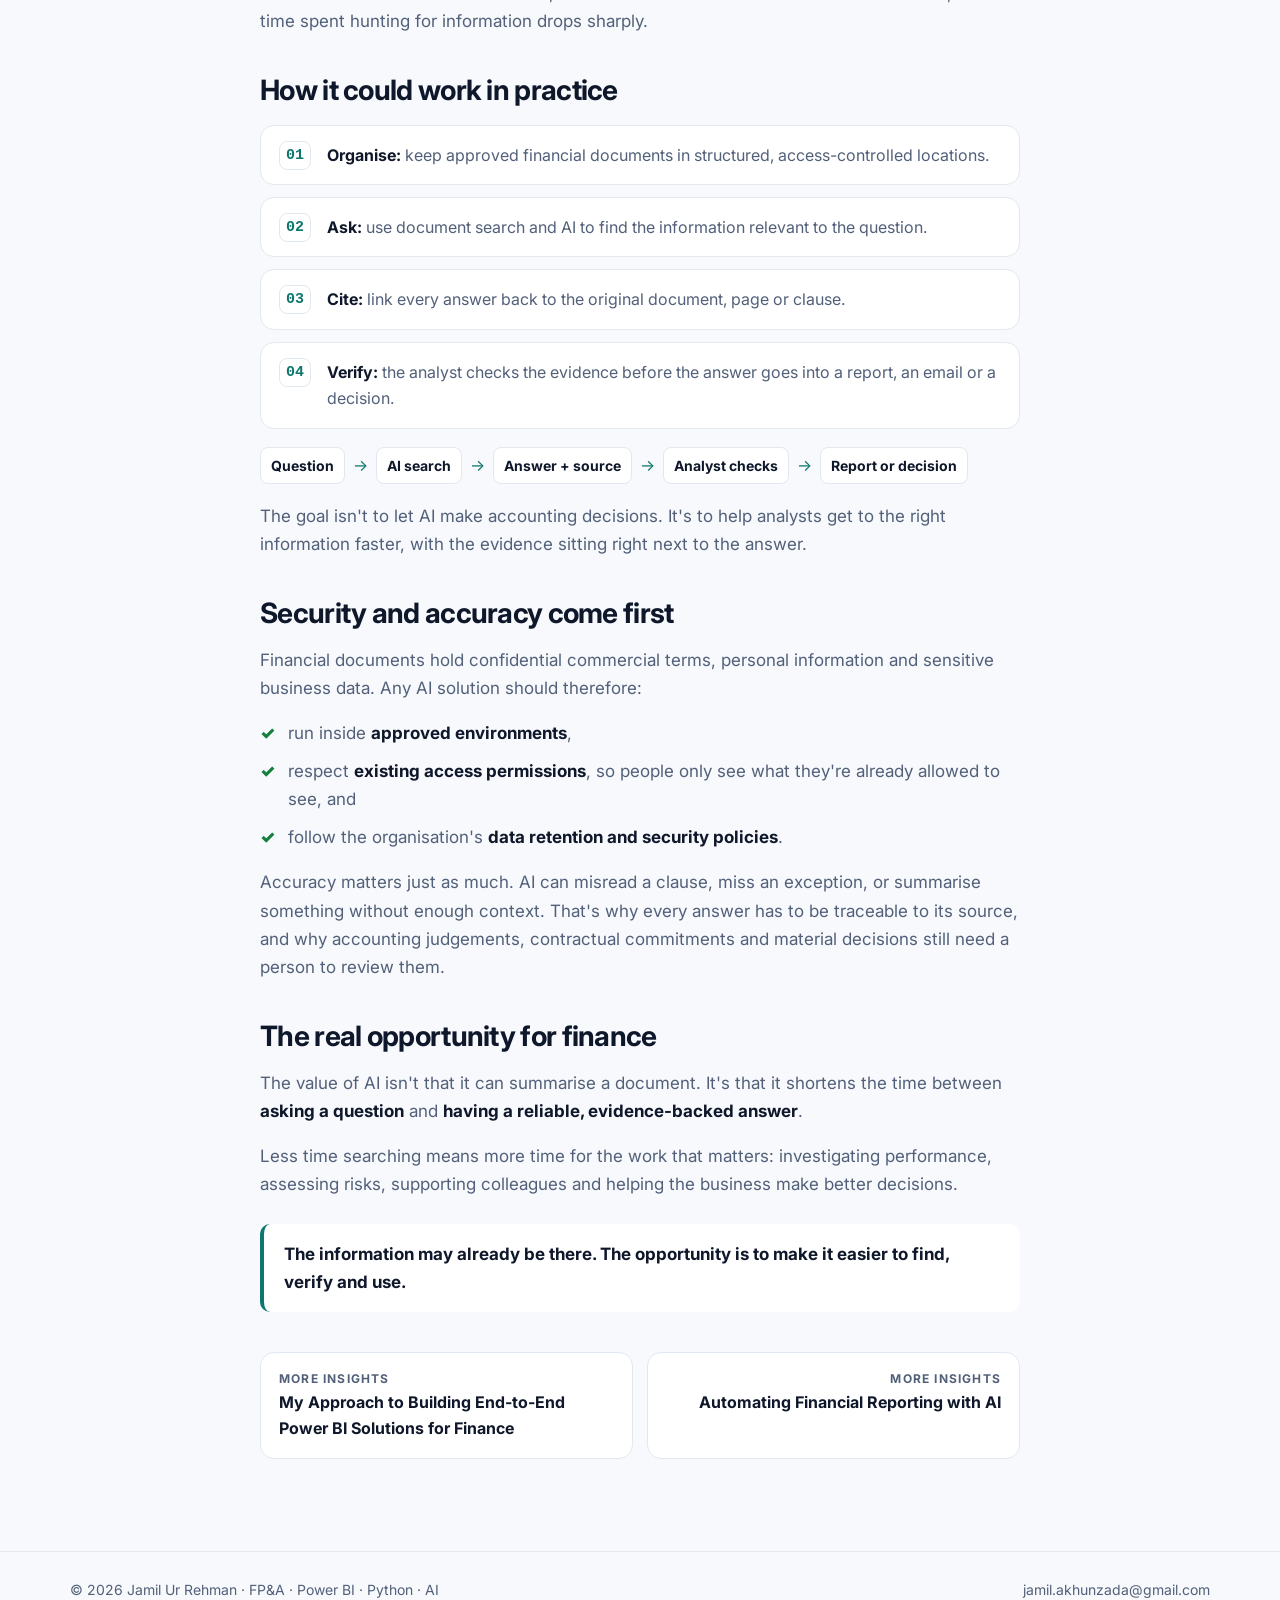
==== commit f831417b: "Redesign: light/teal theme, dashboard-first case studies, two new projects - New: Multi-Country Heal" ====
--- a/articles/ai-finding-answers-faster.html
+++ b/articles/ai-finding-answers-faster.html
@@ -1,43 +1,41 @@
 <!doctype html>
-<html lang="en">
+<html lang="en" data-theme="light" data-root="../">
 <head>
-  <meta charset="utf-8">
-  <meta name="viewport" content="width=device-width, initial-scale=1">
-  <title>How AI Can Help Finance Teams Find Answers Faster | Jamil Ur Rehman</title>
-  <meta name="description" content="How AI-assisted document search can help finance teams find evidence-backed answers in contracts, invoices and reports faster, while keeping data secure and humans in control.">
-  <link rel="preconnect" href="https://fonts.googleapis.com">
-  <link rel="preconnect" href="https://fonts.gstatic.com" crossorigin>
-  <link href="https://fonts.googleapis.com/css2?family=Inter:wght@400;500;600;700;800&display=swap" rel="stylesheet">
-  <link rel="stylesheet" href="../assets/css/style.css?v=8">
+<meta charset="utf-8">
+<meta name="viewport" content="width=device-width, initial-scale=1, viewport-fit=cover">
+<title>How AI Can Help Finance Teams Find Answers Faster | Jamil Ur Rehman</title>
+<meta name="description" content="How AI-assisted document search can help finance teams find evidence-backed answers in contracts, invoices and reports faster, while keeping data secure and humans in control.">
+<meta property="og:title" content="How AI Can Help Finance Teams Find Answers Faster | Jamil Ur Rehman">
+<link rel="icon" href="data:image/svg+xml,%3Csvg xmlns='http://www.w3.org/2000/svg' viewBox='0 0 64 64'%3E%3Crect width='64' height='64' rx='14' fill='%230f766e'/%3E%3Ctext x='32' y='42' font-family='Arial' font-weight='900' font-size='26' text-anchor='middle' fill='%23ffffff'%3EJR%3C/text%3E%3C/svg%3E">
+<link rel="preconnect" href="https://fonts.googleapis.com">
+<link rel="preconnect" href="https://fonts.gstatic.com" crossorigin>
+<link href="https://fonts.googleapis.com/css2?family=Inter:wght@400;500;600;700;800;900&display=swap" rel="stylesheet">
+<link rel="stylesheet" href="../assets/css/style.css?v=11">
+<script>try{var t=localStorage.getItem("theme");if(t)document.documentElement.setAttribute("data-theme",t)}catch(e){}</script>
 </head>
 <body>
+<div id="prog"></div>
+<a class="skip" href="#main">Skip to content</a>
+<header class="bar"><div class="wrap">
+  <a class="brand" href="../index.html"><i>JR</i><span>Jamil Ur Rehman</span></a>
+  <nav class="nav" aria-label="Main">
+    <a class="h" href="../index.html#work">Projects</a><a class="h" href="../index.html#how">How I work</a><a class="h" href="../index.html#insights">Insights</a><a class="h" href="../index.html#experience">Experience</a>
+    <button class="kbtn" type="button" data-cmd aria-label="Search the portfolio (Ctrl+K)">⌕ <span>Search</span> <kbd>Ctrl K</kbd></button>
+    <button id="th" type="button" aria-pressed="false">☀ Light</button>
+    <a class="cv" href="../assets/files/Jamil-Ur-Rehman-CV.pdf?v=4" target="_blank" rel="noopener">CV</a>
+  </nav>
+</div></header>
 
-<header class="topbar">
-  <div class="wrap">
-    <a class="brand" href="../index.html">Jamil Ur Rehman<span>.</span></a>
-    <nav class="nav">
-      <a href="../index.html#projects">Projects</a>
-      <a href="../index.html#insights">Insights</a>
-      <a href="../index.html#experience">Experience</a>
-      <a href="../index.html#contact">Contact</a>
-      <a class="btn small" href="../assets/files/Jamil-Ur-Rehman-CV.pdf" target="_blank" rel="noopener">Download CV</a>
-    </nav>
-  </div>
-</header>
-
-<section class="p-hero">
-  <div class="wrap">
-    <div class="crumb"><a href="../index.html#insights">← All insights</a></div>
-    <div class="eyebrow">Article · AI in finance</div>
+<main class="wrap" id="main">
+<section class="phero" style="max-width:820px;margin:auto">
+    <a class="crumb" href="../index.html#insights">← All insights</a>
+    <span class="eye">Article · AI in finance</span>
     <h1>How AI Can Help Finance Teams Find Answers Faster</h1>
     <p class="lead">The answer is usually already somewhere in the organisation. The hard part is finding it and
       proving it. That's where AI can genuinely help.</p>
     <div class="byline">By Jamil Ur Rehman · 4 min read</div>
-  </div>
-</section>
-
-<section>
-  <div class="wrap prose">
+  </section>
+<article class="prose">
     <figure class="art">
       <img src="../assets/img/insights/answers-hero.svg?v=3" alt="A magnifying glass highlights a contract clause and a chat answer cites its source, checked by an analyst">
     </figure>
@@ -102,24 +100,11 @@
       risks, supporting colleagues and helping the business make better decisions.</p>
 
     <div class="callout"><p><b>The information may already be there. The opportunity is to make it easier to find, verify and use.</b></p></div>
-  </div>
-</section>
+  </article>
+<nav class="pn" style="max-width:760px;margin:40px auto 0" aria-label="More insights"><a href="end-to-end-power-bi-for-finance.html"><small>More insights</small><b>My Approach to Building End-to-End Power BI Solutions for Finance</b></a><a href="automating-financial-reporting.html"><small>More insights</small><b>Automating Financial Reporting with AI</b></a></nav>
+</main>
 
-<section class="alt">
-  <div class="wrap next">
-    <a href="end-to-end-power-bi-for-finance.html"><small>More insights →</small><b>My Approach to Building End-to-End Power BI Solutions for Finance</b></a>
-    <a href="automating-financial-reporting.html"><small>More insights →</small><b>Automating Financial Reporting with AI</b></a>
-    <a href="excel-power-query-power-bi.html"><small>More insights →</small><b>Excel, Power Query or Power BI? Choosing the Right Tools for AI-Powered FP&amp;A</b></a>
-  </div>
-</section>
-
-<footer>
-  <div class="wrap">
-    <span>© <span id="year">2026</span> Jamil Ur Rehman</span>
-    <span><a href="mailto:jamil.akhunzada@gmail.com" style="color:inherit">jamil.akhunzada@gmail.com</a></span>
-  </div>
-</footer>
-
-<script src="../assets/js/site.js?v=3"></script>
+<footer><div class="wrap"><span>© <span id="year">2026</span> Jamil Ur Rehman · FP&amp;A · Power BI · Python · AI</span><span><a href="mailto:jamil.akhunzada@gmail.com">jamil.akhunzada@gmail.com</a></span></div></footer>
+<script src="../assets/js/site.js?v=6"></script>
 </body>
 </html>
--- a/assets/css/style.css
+++ b/assets/css/style.css
@@ -1,242 +1,421 @@
-/* Jamil Ur Rehman — portfolio. Colours match the CV (navy + teal). */
-:root {
-  --navy: #1a2e4a;
-  --navy-2: #24406a;
-  --teal: #1d9e75;
-  --teal-dark: #08503f;
-  --teal-soft: #e3f3ed;
-  --blue-soft: #e8f0f9;
-  --ink: #1f2933;
-  --muted: #5b6673;
-  --line: #dde3ea;
-  --bg: #ffffff;
-  --bg-alt: #f5f7fa;
-  --radius: 10px;
-  --shadow: 0 1px 2px rgba(16, 24, 40, .06), 0 4px 16px rgba(16, 24, 40, .06);
-  --max: 1100px;
+/* Jamil Ur Rehman portfolio: one stylesheet for home, project and article pages. Dark is the default theme. */
+/* Accent is teal in both themes (--gold keeps its old name: it is the accent fill, --on is text on it, --hl is accent text).
+   Light is the default theme; dark is the alternative. */
+:root, [data-theme=light] {
+  --bg: #f7f9fc; --bg2: #ffffff; --card: #ffffff; --card2: #f1f5f9; --ink: #0f172a; --mut: #526079;
+  --line: #e2e8f0; --gold: #0f766e; --hl: #0f766e; --on: #ffffff; --pos: #15803d; --neg: #c62828; --amber: #b45309;
+  --g1: #0f766e; --g2: #2563eb; --glow: #14b8a61f; --grid: #e2e8f0;
+  --sh: 0 14px 34px #0f172a14; --r: 16px; --code: #0f172a;
+  color-scheme: light;
 }
-
-* { box-sizing: border-box; }
-html { scroll-behavior: smooth; }
-body {
-  margin: 0;
-  font-family: "Inter", system-ui, -apple-system, "Segoe UI", Roboto, Arial, sans-serif;
-  color: var(--ink);
-  background: var(--bg);
-  line-height: 1.6;
-  font-size: 16px;
+[data-theme=dark] {
+  --bg: #071226; --bg2: #0b1a33; --card: #0f2140; --card2: #13294f; --ink: #eef3fb; --mut: #a3b1c9;
+  --line: #1f3459; --gold: #2dd4bf; --hl: #5eead4; --on: #042f2e; --pos: #4ade80; --neg: #f87171; --amber: #fbbf24;
+  --g1: #5eead4; --g2: #93c5fd; --glow: #2dd4bf26; --grid: #1f3459;
+  --sh: 0 20px 50px #0008; --code: #06101f;
+  color-scheme: dark;
 }
-img { max-width: 100%; display: block; }
-a { color: var(--teal-dark); }
-h1, h2, h3 { color: var(--navy); line-height: 1.25; margin: 0 0 .5em; }
-h1 { font-size: clamp(2rem, 4.5vw, 2.9rem); letter-spacing: -.02em; }
-h2 { font-size: clamp(1.45rem, 3vw, 1.85rem); letter-spacing: -.01em; }
-h3 { font-size: 1.1rem; }
-p { margin: 0 0 1em; }
-
-.wrap { max-width: var(--max); margin: 0 auto; padding: 0 20px; }
-section { padding: 64px 0; }
-section.alt { background: var(--bg-alt); }
-.eyebrow {
-  text-transform: uppercase; letter-spacing: .12em; font-size: .78rem;
-  font-weight: 700; color: var(--teal); margin-bottom: .6em;
+* { box-sizing: border-box }
+[hidden] { display: none !important }
+html { scroll-behavior: smooth; scroll-padding-top: 84px }
+body { margin: 0; font: 16px/1.65 Inter, system-ui, -apple-system, "Segoe UI", Arial, sans-serif; background: var(--bg); color: var(--ink); -webkit-font-smoothing: antialiased }
+a { color: inherit; text-decoration: none }
+p a, li a, .prose a, td a { color: var(--hl); text-decoration: underline; text-underline-offset: 3px; text-decoration-thickness: 1px }
+h1, h2, h3, h4 { line-height: 1.12; margin: 0; letter-spacing: -.025em }
+img { max-width: 100% }
+.wrap { max-width: 1180px; margin: auto; padding: 0 20px }
+.skip { position: absolute; left: -999px }
+.skip:focus { left: 10px; top: 10px; background: var(--gold); color: var(--on); padding: 8px 12px; z-index: 99 }
+:focus-visible { outline: 3px solid var(--gold); outline-offset: 3px }
+.eye { font: 800 12px/1.2 Inter, sans-serif; letter-spacing: .16em; text-transform: uppercase; color: var(--hl); display: block; margin-bottom: 14px }
+.lead { color: var(--mut); font-size: 18px; max-width: 640px; margin: 18px 0 0 }
+.mut { color: var(--mut) }
+
+/* ---------- header */
+.bar { position: sticky; top: 0; z-index: 40; background: color-mix(in srgb, var(--bg) 86%, transparent); backdrop-filter: blur(12px); -webkit-backdrop-filter: blur(12px); border-bottom: 1px solid var(--line) }
+.bar .wrap { display: flex; align-items: center; justify-content: space-between; height: 66px; gap: 14px }
+.brand { display: flex; align-items: center; gap: 10px; font-weight: 800; font-size: 17px; white-space: nowrap }
+.brand i { width: 34px; height: 34px; border-radius: 10px; display: grid; place-items: center; background: var(--gold); color: var(--on); font: 900 14px/1 Inter, sans-serif; font-style: normal }
+.nav { display: flex; gap: 2px; align-items: center }
+.nav a, .nav button { padding: 8px 11px; border-radius: 8px; font-weight: 700; font-size: 14px; color: var(--mut); background: none; border: 0; cursor: pointer; font-family: inherit }
+.nav a:hover, .nav button:hover, .nav a[aria-current=page] { color: var(--ink) }
+.nav .kbtn { border: 1px solid var(--line); display: inline-flex; gap: 8px; align-items: center }
+.nav .kbtn kbd { font: 700 11px ui-monospace, monospace; border: 1px solid var(--line); border-radius: 5px; padding: 1px 5px; color: var(--mut) }
+.nav .cv { background: var(--gold); color: var(--on); margin-left: 6px }
+.nav .cv:hover { color: var(--on); filter: brightness(1.06) }
+#prog { position: fixed; top: 0; left: 0; height: 3px; width: 0; background: linear-gradient(90deg, var(--g1), var(--g2)); z-index: 60 }
+
+/* ---------- buttons, chips */
+.btn { display: inline-flex; align-items: center; gap: 8px; padding: 12px 22px; border-radius: 999px; font-weight: 800; font-size: 15px; border: 1px solid var(--line); cursor: pointer; background: var(--card); color: var(--ink); transition: .2s; font-family: inherit; text-decoration: none }
+.btn.g { background: var(--gold); color: var(--on); border-color: var(--gold) }
+.btn:hover { transform: translateY(-2px); box-shadow: var(--sh); border-color: var(--gold) }
+.cta { display: flex; gap: 12px; flex-wrap: wrap; margin-top: 26px }
+.chips { display: flex; flex-wrap: wrap; gap: 8px; margin: 22px 0 0 }
+.chip, .tag { border: 1px solid var(--line); background: var(--bg2); border-radius: 999px; padding: 5px 12px; font-size: 12px; font-weight: 800; color: var(--mut); display: inline-block }
+.tag { border-radius: 6px; padding: 3px 8px; margin: 2px 4px 2px 0 }
+
+/* ---------- home hero */
+.hero { position: relative; overflow: hidden; padding: 70px 0 54px }
+.hero:before { content: ""; position: absolute; inset: -40% -10% auto; height: 120%; background: radial-gradient(ellipse 50% 50% at 75% 35%, var(--glow), transparent), linear-gradient(var(--grid) 1px, transparent 1px) 0 0/56px 56px, linear-gradient(90deg, var(--grid) 1px, transparent 1px) 0 0/56px 56px; opacity: .6; -webkit-mask: radial-gradient(ellipse at 60% 30%, #000, transparent 70%); mask: radial-gradient(ellipse at 60% 30%, #000, transparent 70%); animation: drift 24s linear infinite; pointer-events: none }
+@keyframes drift { to { background-position: 0 0, 56px 56px, 56px 56px } }
+.hero .wrap { position: relative }
+.hero-grid { display: grid; grid-template-columns: 1.4fr 1fr; gap: 48px; align-items: center }
+.hero h1 { font-size: clamp(38px, 6vw, 68px) }
+.hero h1 em, .grad { font-style: normal; background: linear-gradient(110deg, var(--g1), var(--g2)); -webkit-background-clip: text; background-clip: text; color: transparent }
+
+.pic { position: relative; width: min(320px, 80%); aspect-ratio: 1; margin: auto }
+.pic:before { content: ""; position: absolute; inset: -6px; border-radius: 50%; background: conic-gradient(from 0deg, var(--g1), transparent 35%, var(--g2) 65%, transparent, var(--g1)); animation: spin 14s linear infinite }
+@keyframes spin { to { transform: rotate(360deg) } }
+.pic img { position: absolute; inset: 0; width: 100%; height: 100%; border-radius: 50%; border: 5px solid var(--bg); object-fit: cover; background: var(--card) }
+.pic .badge { position: absolute; right: -6px; bottom: 12%; background: var(--card); border: 1px solid var(--line); border-radius: 12px; padding: 8px 12px; font-size: 12px; font-weight: 800; box-shadow: var(--sh) }
+.pic .badge b { color: var(--pos) }
+.kpis { display: grid; grid-template-columns: repeat(4, 1fr); gap: 14px; margin-top: 44px }
+.kpi { background: var(--card); border: 1px solid var(--line); border-top: 3px solid var(--gold); border-radius: 12px; padding: 18px 20px }
+.kpi strong { font-size: 32px; display: block; color: var(--hl); line-height: 1.1 }
+.kpi > span { color: var(--mut); font-size: 13px }
+
+/* ---------- sections */
+section.s { padding: 92px 0 0 }
+.sh { display: flex; justify-content: space-between; align-items: end; gap: 24px; flex-wrap: wrap; margin-bottom: 28px }
+.sh h2 { font-size: clamp(30px, 4.4vw, 46px) }
+.sh p { color: var(--mut); max-width: 480px; margin: 0 }
+
+/* how I work */
+.how { display: grid; grid-template-columns: 300px 1fr; gap: 20px }
+.how-tabs { display: grid; gap: 10px; align-content: start }
+.how-tabs button { text-align: left; background: var(--card); border: 1px solid var(--line); border-radius: 12px; padding: 16px 18px; color: var(--ink); cursor: pointer; font: inherit; display: flex; gap: 14px; align-items: center; transition: .2s }
+.how-tabs button b { font: 900 13px/1 ui-monospace, monospace; color: var(--hl); border: 1px solid var(--line); border-radius: 8px; padding: 7px 8px }
+.how-tabs button span { font-weight: 800 }
+.how-tabs button small { display: block; color: var(--mut); font-weight: 500 }
+.how-tabs button[aria-selected=true] { border-color: var(--gold); background: var(--card2); box-shadow: var(--sh) }
+.how-panel { background: var(--card); border: 1px solid var(--line); border-radius: var(--r); padding: 30px 32px }
+.how-panel h3 { font-size: 26px; margin-bottom: 10px }
+.how-panel p { color: var(--mut); margin: 0 0 14px }
+.how-panel .tools { margin: 16px 0 }
+.how-panel .ex { border-top: 1px dashed var(--line); padding-top: 16px; margin-top: 18px; font-size: 15px }
+
+/* filter + project cards */
+.fl { display: flex; gap: 8px; flex-wrap: wrap; margin-bottom: 22px; align-items: center }
+.fl button { border: 1px solid var(--line); background: var(--card); color: var(--ink); border-radius: 999px; padding: 8px 16px; font-weight: 800; cursor: pointer; font-family: inherit; font-size: 14px }
+.fl button[aria-pressed=true] { background: var(--gold); color: var(--on); border-color: var(--gold) }
+.fl .count { margin-left: auto; color: var(--mut); font-size: 14px }
+.grid { display: grid; grid-template-columns: repeat(3, 1fr); gap: 20px }
+.card { display: flex; flex-direction: column; background: var(--card); border: 1px solid var(--line); border-radius: var(--r); overflow: hidden; transition: .3s; position: relative }
+.card:hover { transform: translateY(-6px); border-color: var(--gold); box-shadow: var(--sh) }
+.card .shot { aspect-ratio: 16/10; overflow: hidden; background: #fff; border-bottom: 1px solid var(--line) }
+.card .shot img { width: 100%; height: 100%; object-fit: cover; object-position: top left; transition: .5s; display: block }
+.card:hover .shot img { transform: scale(1.04) }
+.card .cb { padding: 20px; display: flex; flex-direction: column; gap: 9px; flex: 1 }
+.card .cb small { color: var(--hl); font-weight: 800; letter-spacing: .1em; text-transform: uppercase; font-size: 11px }
+.card h3 { font-size: 20px }
+.card p { margin: 0; color: var(--mut); font-size: 14.5px }
+.card .q { font-size: 14.5px; color: var(--ink); border-left: 3px solid var(--gold); padding-left: 10px; font-style: italic }
+.card .go { margin-top: auto; padding-top: 8px; color: var(--hl); font-weight: 800; font-size: 14px }
+.card.feat { grid-column: span 3; display: grid; grid-template-columns: 1.25fr 1fr }
+.card.feat .shot { aspect-ratio: auto; min-height: 340px; border-bottom: 0; border-right: 1px solid var(--line) }
+.card.feat h3 { font-size: 28px }
+.card.feat p, .card.feat .q { font-size: 16px }
+.card .new { position: absolute; top: 14px; left: 14px; background: var(--gold); color: var(--on); font: 900 11px/1 Inter, sans-serif; letter-spacing: .1em; text-transform: uppercase; padding: 7px 10px; border-radius: 999px; z-index: 2 }
+.empty { color: var(--mut); padding: 30px; border: 1px dashed var(--line); border-radius: var(--r); text-align: center; grid-column: 1/-1 }
+
+/* articles list */
+.alist { display: grid; grid-template-columns: repeat(2, 1fr); gap: 18px }
+.acard { display: grid; grid-template-columns: 150px 1fr; gap: 18px; background: var(--card); border: 1px solid var(--line); border-radius: var(--r); padding: 16px; transition: .25s }
+.acard:hover { border-color: var(--gold); transform: translateY(-4px); box-shadow: var(--sh) }
+.acard img { width: 150px; height: 112px; object-fit: cover; border-radius: 10px; background: #fff }
+.acard small { color: var(--hl); font-weight: 800; font-size: 11px; letter-spacing: .1em; text-transform: uppercase }
+.acard h3 { font-size: 18px; margin: 6px 0 }
+.acard p { margin: 0; color: var(--mut); font-size: 14px }
+
+/* experience */
+.xp { display: grid; gap: 12px }
+.xp details { background: var(--card); border: 1px solid var(--line); border-radius: 12px; padding: 0 22px; transition: border-color .2s }
+.xp details[open] { border-color: var(--gold) }
+.xp summary { list-style: none; cursor: pointer; display: flex; justify-content: space-between; gap: 12px; flex-wrap: wrap; padding: 18px 0; align-items: center }
+.xp summary::-webkit-details-marker { display: none }
+.xp summary b { font-size: 18px }
+.xp summary span { color: var(--mut) }
+.xp summary i { font: 700 14px ui-monospace, monospace; color: var(--hl); font-style: normal; display: flex; align-items: center; gap: 12px }
+.xp summary i:after { content: "+"; font: 900 20px/1 Inter, sans-serif; color: var(--mut); transition: .2s }
+.xp details[open] summary i:after { transform: rotate(45deg) }
+.xp ul { margin: 0 0 20px; padding-left: 20px; color: var(--mut) }
+.xp li { margin-bottom: 6px }
+.xp li b { color: var(--ink) }
+.certs { display: grid; grid-template-columns: repeat(4, 1fr); gap: 12px; margin-top: 18px }
+.cert { background: var(--card); border: 1px solid var(--line); border-radius: 12px; padding: 16px 18px }
+.cert b { display: block; font-size: 16px }
+.cert small { color: var(--mut); display: block; font-size: 13px; line-height: 1.4; margin-top: 3px }
+.cert i { font: 700 12px ui-monospace, monospace; color: var(--hl); font-style: normal; display: block; margin-top: 10px }
+
+/* contact */
+.cbox { background: linear-gradient(135deg, var(--card), var(--bg2)); border: 1px solid var(--line); border-radius: 22px; padding: clamp(28px, 6vw, 64px); text-align: center; box-shadow: var(--sh) }
+.cbox h2 { font-size: clamp(30px, 5vw, 52px) }
+.cbox p { color: var(--mut); margin: 14px auto 0; max-width: 560px }
+.cbox .cta { justify-content: center }
+footer { margin-top: 92px; border-top: 1px solid var(--line); padding: 26px 0; color: var(--mut); font-size: 14px }
+footer .wrap { display: flex; justify-content: space-between; gap: 12px; flex-wrap: wrap }
+
+/* ---------- project + article pages */
+.phero { padding: 44px 0 10px; position: relative }
+.crumb { font-weight: 800; color: var(--hl); font-size: 14px; display: inline-block; margin-bottom: 22px }
+.phero h1 { font-size: clamp(32px, 5vw, 56px); max-width: 950px }
+.phero .q { font-size: clamp(18px, 2.2vw, 22px); color: var(--ink); max-width: 860px; margin: 18px 0 0; border-left: 4px solid var(--gold); padding-left: 16px }
+.facts { display: grid; grid-template-columns: repeat(4, 1fr); gap: 12px; margin-top: 28px }
+.facts div { background: var(--card); border: 1px solid var(--line); border-radius: 12px; padding: 14px 16px }
+.facts small { display: block; color: var(--mut); font-size: 12px; text-transform: uppercase; letter-spacing: .08em; font-weight: 700 }
+.facts b { font-size: 15px }
+.stats { display: grid; grid-template-columns: repeat(4, 1fr); gap: 12px; margin-top: 12px }
+.stat { background: var(--card2); border: 1px solid var(--line); border-top: 3px solid var(--gold); border-radius: 12px; padding: 16px 18px }
+.stat strong { display: block; font-size: 28px; line-height: 1.1; color: var(--hl) }
+.stat > span { color: var(--mut); font-size: 13.5px }
+.layout { display: grid; grid-template-columns: 210px minmax(0, 1fr); gap: 44px; margin-top: 54px; align-items: start }
+.layout > div { min-width: 0 }
+.rail { position: sticky; top: 92px; display: grid; gap: 2px; border-left: 2px solid var(--line) }
+.rail b { font-size: 11px; letter-spacing: .14em; text-transform: uppercase; color: var(--mut); padding: 0 0 10px 16px }
+.rail a { padding: 7px 0 7px 16px; margin-left: -2px; border-left: 2px solid transparent; color: var(--mut); font-weight: 700; font-size: 14px }
+.rail a:hover { color: var(--ink) }
+.rail a.on { color: var(--hl); border-left-color: var(--gold) }
+.block { padding-bottom: 64px; min-width: 0 }
+.block > h2 { font-size: clamp(26px, 3.4vw, 36px); margin-bottom: 14px }
+.block > p { color: var(--mut); max-width: 760px }
+.block > p b, .block li b { color: var(--ink) }
+.cards2 { display: grid; grid-template-columns: repeat(2, 1fr); gap: 14px; margin-top: 18px }
+.cards3 { display: grid; grid-template-columns: repeat(3, 1fr); gap: 14px; margin-top: 18px }
+.qc { background: var(--card); border: 1px solid var(--line); border-radius: 14px; padding: 18px 20px }
+.qc small { color: var(--hl); font-weight: 800; font-size: 11px; letter-spacing: .12em; text-transform: uppercase }
+.qc h3 { font-size: 17px; margin: 8px 0 6px; line-height: 1.3 }
+.qc p { margin: 0; color: var(--mut); font-size: 14.5px }
+.qc.pos { border-top: 3px solid var(--pos) }
+.qc.neg { border-top: 3px solid var(--neg) }
+.qc.amb { border-top: 3px solid var(--amber) }
+.steps { counter-reset: s; list-style: none; padding: 0; margin: 18px 0 0; display: grid; gap: 12px }
+.steps li { counter-increment: s; position: relative; padding: 16px 20px 16px 66px; background: var(--card); border: 1px solid var(--line); border-radius: 14px; color: var(--mut) }
+.steps li:before { content: counter(s, decimal-leading-zero); position: absolute; left: 18px; top: 15px; font: 900 15px/1 ui-monospace, monospace; color: var(--hl); border: 1px solid var(--line); border-radius: 8px; padding: 6px }
+.steps li b { color: var(--ink); display: block }
+.ticks { list-style: none; padding: 0; margin: 14px 0 0 }
+.ticks li { position: relative; padding-left: 28px; margin-bottom: 10px; color: var(--mut) }
+.ticks li:before { content: "✓"; position: absolute; left: 0; top: 0; color: var(--pos); font-weight: 900 }
+.note { margin-top: 18px; border-left: 4px solid var(--gold); background: var(--card); border-radius: 10px; padding: 14px 18px; color: var(--mut); font-size: 14.5px }
+.note b { color: var(--ink) }
+.parallel { margin-top: 16px; display: grid; grid-template-columns: 44px 1fr; gap: 14px; background: color-mix(in srgb, var(--gold) 9%, var(--card)); border: 1px solid color-mix(in srgb, var(--gold) 40%, var(--line)); border-radius: 14px; padding: 16px 18px; font-size: 15px }
+.parallel i { width: 44px; height: 44px; display: grid; place-items: center; border-radius: 12px; background: var(--gold); color: var(--on); font: 900 18px/1 Inter, sans-serif; font-style: normal }
+.parallel b { display: block; color: var(--ink) }
+.parallel span { color: var(--mut) }
+.dl { display: flex; gap: 12px; flex-wrap: wrap; margin-top: 20px }
+
+/* figures + viewer */
+.frame { margin: 18px 0 0; border: 1px solid var(--line); border-radius: 14px; overflow: hidden; background: var(--card); box-shadow: var(--sh) }
+.frame > i { display: block; height: 30px; background: var(--bg2) radial-gradient(circle, #ff5f57 5px, transparent 6px) 12px 6px/18px 18px no-repeat; border-bottom: 1px solid var(--line); position: relative }
+.frame > i:before, .frame > i:after { content: ""; position: absolute; top: 10px; width: 10px; height: 10px; border-radius: 50%; background: #febc2e; left: 32px }
+.frame > i:after { background: #28c840; left: 50px }
+.frame img { display: block; width: 100%; height: auto; background: #fff; cursor: zoom-in }
+.frame figcaption { padding: 12px 16px; color: var(--mut); font-size: 14px; border-top: 1px solid var(--line) }
+.frame figcaption b { color: var(--ink) }
+.tour { margin-top: 18px }
+.tabs { display: flex; gap: 6px; overflow-x: auto; padding-bottom: 8px; scrollbar-width: thin; position: relative }
+.tabs button { flex: none; border: 1px solid var(--line); background: var(--card); color: var(--mut); border-radius: 8px; padding: 8px 12px; font: 700 13.5px Inter, sans-serif; cursor: pointer; white-space: nowrap }
+.tabs button[aria-selected=true] { background: var(--gold); color: var(--on); border-color: var(--gold) }
+.tabs button:hover { color: var(--ink) }
+.tabs button[aria-selected=true]:hover { color: var(--on) }
+.tpanel { display: grid; grid-template-columns: 1fr; gap: 0; margin-top: 8px }
+.tpanel .frame { margin: 0 }
+.tnotes { display: grid; grid-template-columns: repeat(3, 1fr); gap: 12px; margin-top: 14px }
+.tnotes div { background: var(--card); border: 1px solid var(--line); border-radius: 12px; padding: 14px 16px; font-size: 14.5px; color: var(--mut) }
+.tnotes h4 { font-size: 11px; letter-spacing: .14em; text-transform: uppercase; color: var(--hl); margin-bottom: 8px }
+.tcount { display: flex; justify-content: space-between; align-items: center; gap: 10px; margin-top: 12px; color: var(--mut); font-size: 13.5px }
+.tcount button { border: 1px solid var(--line); background: var(--card); color: var(--ink); border-radius: 8px; padding: 7px 12px; cursor: pointer; font: 700 13px Inter, sans-serif }
+.tcount button:hover { border-color: var(--gold) }
+
+/* project hero kept short so the dashboard is the first thing seen */
+.phero { padding-top: 30px }
+.phero h1 { font-size: clamp(28px, 4.2vw, 46px) }
+.phero .q { font-size: clamp(16px, 1.9vw, 19px); margin-top: 12px }
+.phero .facts { display: flex; flex-wrap: wrap; gap: 8px; margin-top: 18px }
+.phero .facts div { padding: 7px 14px; border-radius: 999px; display: flex; gap: 8px; align-items: baseline }
+.phero .facts small { font-size: 10.5px }
+.phero .facts b { font-size: 13.5px }
+.phero .dl { margin-top: 14px }
+.phero .dl .btn { padding: 9px 16px; font-size: 13.5px }
+
+/* dashboard viewer: big stage with next / back, caption bar, then every page as a thumbnail card */
+.viewer { margin-top: 30px }
+.vstage { position: relative }
+.vstage .frame { margin: 0 }
+.vstage img { aspect-ratio: auto; transition: opacity .25s }
+.vstage img.fade { opacity: .25 }
+.vnav { position: absolute; top: 50%; transform: translateY(-50%); width: 54px; height: 54px; border-radius: 50%; border: 1px solid var(--line); background: color-mix(in srgb, var(--bg) 82%, transparent); backdrop-filter: blur(6px); color: var(--ink); font: 800 26px/1 Inter, sans-serif; cursor: pointer; display: grid; place-items: center; z-index: 3; transition: .2s; box-shadow: var(--sh) }
+.vnav:hover { background: var(--gold); color: var(--on); border-color: var(--gold) }
+.vnav.prev { left: -18px } .vnav.next { right: -18px }
+.vbar { display: flex; gap: 18px; align-items: flex-start; justify-content: space-between; background: var(--card); border: 1px solid var(--line); border-radius: 14px; padding: 16px 20px; margin-top: 12px }
+.vinfo { min-width: 0 }
+.vnum { font: 800 12px/1 ui-monospace, monospace; color: var(--hl); letter-spacing: .08em }
+.vtitle { font-size: 21px; margin: 6px 0 6px }
+.vdesc { margin: 0; color: var(--mut); font-size: 15.5px; max-width: 860px }
+.vctl { display: flex; gap: 8px; flex: none }
+.vctl button { border: 1px solid var(--line); background: var(--bg2); color: var(--ink); border-radius: 999px; padding: 8px 14px; font: 800 13px Inter, sans-serif; cursor: pointer; white-space: nowrap }
+.vctl button:hover, .vctl button[aria-pressed=true] { border-color: var(--gold); color: var(--hl) }
+.vprog { height: 4px; background: var(--line); border-radius: 4px; margin-top: 10px; overflow: hidden }
+.vprog i { display: block; height: 100%; width: 0; background: linear-gradient(90deg, var(--g1), var(--g2)); transition: width .35s }
+.vhead { display: flex; justify-content: space-between; align-items: end; gap: 12px; margin: 34px 0 14px; flex-wrap: wrap }
+.vhead h3 { font-size: 22px }
+.vhead span { color: var(--mut); font-size: 14px }
+.vgroup { grid-column: 1/-1; font: 800 12px/1 Inter, sans-serif; letter-spacing: .14em; text-transform: uppercase; color: var(--hl); margin: 14px 0 0; display: flex; align-items: center; gap: 10px }
+.vgroup:after { content: ""; flex: 1; height: 1px; background: var(--line) }
+.vthumbs { display: grid; grid-template-columns: repeat(4, 1fr); gap: 14px }
+.vt { text-align: left; background: var(--card); border: 1px solid var(--line); border-radius: 12px; overflow: hidden; padding: 0; cursor: pointer; color: var(--ink); font: inherit; transition: .2s; display: flex; flex-direction: column }
+.vt:hover { border-color: var(--gold); transform: translateY(-3px); box-shadow: var(--sh) }
+.vt[aria-current=true] { border-color: var(--gold); box-shadow: 0 0 0 2px var(--gold) }
+.vt img { width: 100%; aspect-ratio: 16/10; object-fit: cover; object-position: top left; display: block; background: #fff; border-bottom: 1px solid var(--line) }
+.vt span { padding: 10px 12px 12px; display: block }
+.vt b { display: block; font-size: 14px; line-height: 1.3 }
+.vt b i { font-style: normal; color: var(--hl); font-family: ui-monospace, monospace; font-size: 12px; margin-right: 4px }
+.vt small { display: -webkit-box; -webkit-box-orient: vertical; -webkit-line-clamp: 3; overflow: hidden; color: var(--mut); font-size: 12.5px; line-height: 1.45; margin-top: 4px }
+.vt em { display: inline-block; margin-top: 6px; font-style: normal; font-size: 10.5px; font-weight: 800; letter-spacing: .06em; text-transform: uppercase; color: var(--on); background: var(--gold); border-radius: 4px; padding: 2px 6px }
+
+/* problem / approach / decision */
+.pad { padding-top: 72px; max-width: 1180px }
+.pad > .num { display: flex; gap: 14px; align-items: center; margin-bottom: 10px }
+.pad > .num b { font: 900 15px/1 ui-monospace, monospace; background: var(--gold); color: var(--on); border-radius: 8px; padding: 7px 9px }
+.pad > .num span { font: 800 12px/1 Inter, sans-serif; letter-spacing: .16em; text-transform: uppercase; color: var(--hl) }
+.pad > h2 { font-size: clamp(26px, 3.6vw, 38px); margin-bottom: 14px; max-width: 900px }
+.pad > p { color: var(--mut); max-width: 820px; font-size: 17px }
+.pad > p b { color: var(--ink) }
+.dcard { background: var(--card); border: 1px solid var(--line); border-radius: 14px; padding: 18px 20px; display: grid; gap: 8px; align-content: start }
+.dcard small { color: var(--hl); font-weight: 800; font-size: 11px; letter-spacing: .12em; text-transform: uppercase }
+.dcard h3 { font-size: 18px; line-height: 1.3 }
+.dcard p { margin: 0; color: var(--mut); font-size: 14.5px }
+.dcard .ev { font-size: 13px; color: var(--mut); border-top: 1px dashed var(--line); padding-top: 8px }
+.dcard .ev b { color: var(--ink) }
+.dcard.pos { border-top: 3px solid var(--pos) } .dcard.neg { border-top: 3px solid var(--neg) } .dcard.amb { border-top: 3px solid var(--amber) }
+.steps li .fin { display: block; margin-top: 8px; font-size: 14px; color: var(--mut); border-left: 3px solid var(--gold); padding-left: 10px }
+.steps li .fin b { display: inline; color: var(--hl) }
+.steps li details.code { margin-top: 10px }
+
+/* python: beyond the chart menu */
+.beyond { margin-top: 72px; background: radial-gradient(ellipse at 85% 0%, var(--glow), transparent 60%), linear-gradient(135deg, var(--card), var(--bg2)); border: 1px solid var(--line); border-radius: 22px; padding: clamp(24px, 5vw, 48px); position: relative; overflow: hidden }
+.beyond h2 { font-size: clamp(28px, 4.4vw, 46px); max-width: 880px }
+.beyond > p { color: var(--mut); max-width: 760px; font-size: 17px }
+.bstats { display: grid; grid-template-columns: repeat(4, 1fr); gap: 12px; margin: 26px 0 }
+.bstats div { background: var(--bg2); border: 1px solid var(--line); border-radius: 14px; padding: 16px 18px }
+.bstats strong { display: block; font-size: 34px; line-height: 1.05; color: var(--hl) }
+.bstats span { color: var(--mut); font-size: 13.5px }
+.bfeat { display: grid; grid-template-columns: repeat(3, 1fr); gap: 12px }
+.bfeat div { background: var(--bg2); border: 1px solid var(--line); border-radius: 14px; padding: 16px 18px }
+.bfeat b { display: block; font-size: 16px; margin-bottom: 4px }
+.bfeat p { margin: 0; color: var(--mut); font-size: 14px }
+.bfeat i { font-style: normal; font-size: 22px; display: block; margin-bottom: 6px }
+.vs td.ck-y { color: var(--pos); font-weight: 900; text-align: center } .vs td.ck-n { color: var(--neg); font-weight: 900; text-align: center } .vs td.ck-h { color: var(--amber); font-weight: 800; text-align: center; font-size: 13px }
+.vs th:not(:first-child) { text-align: center }
+
+/* tables, code, toggles */
+.tbl { width: 100%; border-collapse: collapse; margin-top: 16px; font-size: 14.5px; background: var(--card); border-radius: 12px; overflow: hidden; border: 1px solid var(--line) }
+.tbl th, .tbl td { padding: 10px 14px; text-align: left; border-bottom: 1px solid var(--line); vertical-align: top }
+.tbl th { background: var(--card2); font-size: 12px; letter-spacing: .06em; text-transform: uppercase; color: var(--mut) }
+.tbl td.n, .tbl th.n { text-align: right; font-variant-numeric: tabular-nums }
+.tbl tr:last-child td { border-bottom: 0 }
+.tbl .bad { color: var(--neg); font-weight: 700 }
+.tbl .good { color: var(--pos); font-weight: 700 }
+.tscroll { overflow-x: auto }
+.seg { display: inline-flex; border: 1px solid var(--line); border-radius: 999px; padding: 4px; background: var(--card); margin-top: 16px }
+.seg button { border: 0; background: none; color: var(--mut); padding: 7px 16px; border-radius: 999px; font: 800 13.5px Inter, sans-serif; cursor: pointer }
+.seg button[aria-pressed=true] { background: var(--gold); color: var(--on) }
+details.code { margin-top: 14px; border: 1px solid var(--line); border-radius: 12px; background: var(--card) }
+details.code summary { cursor: pointer; padding: 11px 16px; font-weight: 800; font-size: 14px; color: var(--hl); list-style: none }
+details.code summary::-webkit-details-marker { display: none }
+details.code summary:before { content: "</> "; font-family: ui-monospace, monospace }
+details.code pre { margin: 0; padding: 16px 18px; background: var(--code); color: #e6ecff; overflow-x: auto; font: 13.5px/1.6 ui-monospace, "Cascadia Code", Consolas, monospace; border-radius: 0 0 12px 12px }
+pre .c { color: #8fa3c8 } pre .k { color: #5eead4 } pre .s { color: #9be3b4 }
+
+/* chapter (EDA story) */
+.chapter { display: flex; gap: 12px; align-items: center; color: var(--hl); font: 800 12px/1 Inter, sans-serif; letter-spacing: .16em; text-transform: uppercase; margin-bottom: 12px }
+.chapter b { background: var(--gold); color: var(--on); border-radius: 6px; padding: 5px 7px; letter-spacing: 0 }
+.pipe { display: grid; grid-template-columns: repeat(7, 1fr); gap: 8px; margin-top: 26px }
+.pipe a { background: var(--card); border: 1px solid var(--line); border-radius: 12px; padding: 12px; font-size: 13px; font-weight: 700; color: var(--mut); text-align: center; transition: .2s; position: relative }
+.pipe a b { display: block; color: var(--hl); font: 900 12px ui-monospace, monospace; margin-bottom: 4px }
+.pipe a:hover, .pipe a.on { border-color: var(--gold); color: var(--ink) }
+
+/* simulator */
+.sim { display: grid; grid-template-columns: 1fr 1.1fr; gap: 18px; margin-top: 18px; background: var(--card); border: 1px solid var(--line); border-radius: var(--r); padding: 22px }
+.sim label { display: grid; grid-template-columns: 1fr 64px; gap: 4px 12px; font-weight: 700; font-size: 14.5px; margin-bottom: 14px }
+.sim label output { text-align: right; color: var(--hl); font-variant-numeric: tabular-nums }
+.sim input[type=range] { grid-column: 1/-1; accent-color: var(--gold); width: 100% }
+.sim .res { display: grid; gap: 10px; align-content: start }
+.sim .big { background: var(--card2); border: 1px solid var(--line); border-radius: 12px; padding: 14px 16px }
+.sim .big small { color: var(--mut); font-size: 12px; text-transform: uppercase; letter-spacing: .08em; font-weight: 700 }
+.sim .big strong { display: block; font-size: 28px; line-height: 1.2 }
+.bars { display: grid; gap: 8px; margin-top: 4px }
+.bars div { display: grid; grid-template-columns: 120px 1fr 70px; gap: 10px; align-items: center; font-size: 13.5px; color: var(--mut) }
+.bars span { height: 12px; border-radius: 6px; background: var(--line); position: relative; overflow: hidden }
+.bars span i { position: absolute; top: 0; bottom: 0; left: 50%; background: var(--pos); border-radius: 6px; transition: .25s }
+.bars span i.neg { background: var(--neg) }
+.bars em { font-style: normal; text-align: right; font-variant-numeric: tabular-nums; color: var(--ink); font-weight: 700 }
+
+/* next / prev */
+.pn { display: grid; grid-template-columns: 1fr 1fr; gap: 14px; margin-top: 10px }
+.pn a { border: 1px solid var(--line); border-radius: 14px; padding: 16px 18px; background: var(--card); transition: .2s }
+.pn a:hover { border-color: var(--gold); transform: translateY(-3px) }
+.pn small { color: var(--mut); display: block; font-size: 12px; font-weight: 700; text-transform: uppercase; letter-spacing: .1em }
+.pn b { font-size: 16px }
+.pn a:last-child { text-align: right }
+
+/* articles */
+.prose { max-width: 760px; margin: 40px auto 0 }
+.prose p, .prose li { color: var(--mut); font-size: 17px }
+.prose p b, .prose li b { color: var(--ink) }
+.prose h2 { font-size: 28px; margin: 40px 0 12px }
+.prose blockquote { margin: 26px 0; padding: 18px 22px; border-left: 4px solid var(--gold); background: var(--card); border-radius: 10px; font-size: 19px; font-weight: 700; color: var(--ink) }
+.prose .art, .prose figure { margin: 28px 0; border: 1px solid var(--line); border-radius: 14px; overflow: hidden; background: #fff }
+.prose .art img { display: block; width: 100% }
+.prose figcaption { padding: 10px 14px; font-size: 14px; color: var(--mut); background: var(--card); border-top: 1px solid var(--line) }
+.prose table { width: 100%; border-collapse: collapse; margin: 20px 0; font-size: 15px }
+.prose th, .prose td { padding: 9px 12px; border-bottom: 1px solid var(--line); text-align: left; color: var(--mut) }
+.prose th { color: var(--ink) }
+.prose .flow { display: flex; flex-wrap: wrap; gap: 8px; align-items: center; margin: 18px 0 }
+.prose .flow span { background: var(--card); border: 1px solid var(--line); border-radius: 8px; padding: 6px 10px; font-weight: 700; font-size: 14px }
+.prose .flow i { color: var(--hl); font-style: normal }
+.prose .steps li { font-size: 16px }
+.prose .steps li b { display: inline }
+.prose .best { background: var(--card); border: 1px solid var(--line); border-left: 4px solid var(--pos); border-radius: 10px; padding: 12px 16px; font-size: 15.5px }
+.prose .callout, .callout { margin-top: 26px; border-left: 4px solid var(--gold); background: var(--card); border-radius: 10px; padding: 16px 20px }
+.callout p { margin: 0 }
+.byline { margin-top: 18px; color: var(--mut); font-size: 14px; font-weight: 700 }
+
+/* dialogs */
+dialog { border: 0; padding: 0; background: transparent; max-width: 96vw; max-height: 96vh }
+dialog::backdrop { background: #000d }
+#lb figure { margin: 0; background: #fff; border-radius: 12px; overflow: hidden }
+#lb img { display: block; max-width: 96vw; max-height: 86vh; width: auto; height: auto }
+#lb figcaption { padding: 10px 16px; color: #0b1739; font-size: 14px; display: flex; justify-content: space-between; gap: 12px }
+#lb button { background: none; border: 0; font: 800 14px Inter, sans-serif; cursor: pointer; color: #0b1739 }
+#cmd { width: min(620px, 94vw); margin-top: 12vh; background: var(--card); border: 1px solid var(--line); border-radius: 16px; box-shadow: var(--sh); color: var(--ink) }
+#cmd input { width: 100%; border: 0; border-bottom: 1px solid var(--line); background: none; color: var(--ink); padding: 18px 20px; font: 600 17px Inter, sans-serif; outline: none }
+#cmd ul { list-style: none; margin: 0; padding: 8px; max-height: 52vh; overflow: auto }
+#cmd li a { display: flex; justify-content: space-between; gap: 12px; padding: 11px 14px; border-radius: 10px; font-weight: 700; font-size: 15px }
+#cmd li a small { color: var(--mut); font-weight: 600; font-size: 12px; text-transform: uppercase; letter-spacing: .08em; flex: none }
+#cmd li a[aria-selected=true] { background: var(--card2); outline: 1px solid var(--gold) }
+#cmd .hint { padding: 10px 16px; color: var(--mut); font-size: 12px; border-top: 1px solid var(--line) }
+
+/* reveal */
+.js .rv { opacity: 0; transform: translateY(22px); transition: opacity .7s, transform .7s }
+.js .rv.in { opacity: 1; transform: none }
+
+@media (max-width: 1000px) {
+  .grid { grid-template-columns: 1fr 1fr } .card.feat { grid-column: span 2; grid-template-columns: 1fr } .card.feat .shot { min-height: 0; aspect-ratio: 16/10; border-right: 0; border-bottom: 1px solid var(--line) }
+  .layout { grid-template-columns: 1fr; gap: 0 } .rail { display: none } .how { grid-template-columns: 1fr } .how-tabs { grid-template-columns: repeat(2, 1fr) }
+  .certs { grid-template-columns: repeat(2, 1fr) } .pipe { grid-template-columns: repeat(4, 1fr) }
 }
-.lead { font-size: 1.12rem; color: var(--muted); max-width: 720px; }
-
-/* ---------- top bar ---------- */
-.topbar {
-  position: sticky; top: 0; z-index: 50;
-  background: rgba(255, 255, 255, .94);
-  backdrop-filter: saturate(160%) blur(8px);
-  border-bottom: 1px solid var(--line);
+@media (max-width: 1240px) { .vnav.prev { left: 8px } .vnav.next { right: 8px } }
+@media (max-width: 900px) { .vthumbs { grid-template-columns: repeat(3, 1fr) } .bstats, .bfeat { grid-template-columns: 1fr 1fr } .vbar { flex-direction: column } }
+@media (max-width: 600px) { .vthumbs { grid-template-columns: 1fr 1fr } .vnav { width: 40px; height: 40px; font-size: 20px } .vt small { display: none } .bstats, .bfeat { grid-template-columns: 1fr } .vtitle { font-size: 18px } }
+@media (max-width: 900px) {
+  .hero-grid { grid-template-columns: 1fr } .pic { order: -1; width: 190px } .kpis, .facts, .stats { grid-template-columns: 1fr 1fr }
+  .nav a.h { display: none } .alist { grid-template-columns: 1fr } .tnotes, .cards3 { grid-template-columns: 1fr } .sim { grid-template-columns: 1fr }
 }
-.topbar .wrap { display: flex; align-items: center; justify-content: space-between; height: 62px; gap: 16px; }
-.brand { font-weight: 800; color: var(--navy); text-decoration: none; font-size: 1.05rem; white-space: nowrap; }
-.brand span { color: var(--teal); }
-.nav { display: flex; gap: 22px; align-items: center; }
-.nav a { text-decoration: none; color: var(--ink); font-weight: 500; font-size: .95rem; }
-.nav a:hover { color: var(--teal); }
-@media (max-width: 720px) { .nav a:not(.btn) { display: none; } }
-
-/* ---------- buttons ---------- */
-.btn {
-  display: inline-flex; align-items: center; gap: 8px;
-  padding: 11px 20px; border-radius: 8px;
-  background: var(--teal); color: #fff; text-decoration: none;
-  font-weight: 600; font-size: .95rem; border: 2px solid var(--teal);
-  transition: background .15s, border-color .15s;
+@media (max-width: 600px) {
+  .grid, .cards2 { grid-template-columns: 1fr } .card.feat { grid-column: auto } .hero { padding-top: 36px } .how-tabs { grid-template-columns: 1fr }
+  .nav .kbtn kbd, .nav .kbtn span { display: none } .acard { grid-template-columns: 1fr } .acard img { width: 100%; height: 150px }
+  .pipe { grid-template-columns: repeat(2, 1fr) } .pn { grid-template-columns: 1fr } .pn a:last-child { text-align: left } .bars div { grid-template-columns: 90px 1fr 60px }
+  .brand span { display: none }
 }
-.btn:hover { background: var(--teal-dark); border-color: var(--teal-dark); }
-.btn.ghost { background: transparent; color: var(--navy); border-color: var(--line); }
-.btn.ghost:hover { border-color: var(--navy); }
-.btn.small { padding: 7px 14px; font-size: .88rem; }
-.btn-row { display: flex; flex-wrap: wrap; gap: 12px; }
-
-/* ---------- hero ---------- */
-.hero { padding: 72px 0 56px; background: linear-gradient(180deg, var(--blue-soft), #fff); }
-.hero-grid { display: grid; grid-template-columns: auto 1fr; gap: 36px; align-items: start; }
-.avatar {
-  width: 150px; height: 150px; border-radius: 50%;
-  border: 4px solid #fff; box-shadow: var(--shadow);
-  background: var(--navy); color: #fff; display: grid; place-items: center;
-  font-size: 2.6rem; font-weight: 800; overflow: hidden;
-}
-.avatar img { width: 100%; height: 100%; object-fit: cover; }
-.role { color: var(--teal-dark); font-weight: 600; font-style: italic; margin-bottom: .3em; }
-.headline { font-size: clamp(1.35rem, 2.4vw, 1.7rem); letter-spacing: -.01em; max-width: 640px; }
-.headline span { display: block; font-size: .66em; font-weight: 600; color: var(--teal-dark); letter-spacing: 0; margin-top: .45em; }
-.hero .lead { margin-bottom: .6em; }
-.lead-list { color: var(--muted); font-size: 1.05rem; margin: 0 0 4px; }
-.lead-list li { margin-bottom: 6px; }
-.badges { display: flex; flex-wrap: wrap; gap: 8px; margin: 14px 0 22px; }
-.badge {
-  padding: 4px 12px; border-radius: 6px; font-size: .8rem; font-weight: 700;
-  background: #fff; border: 1px solid #c8d8e8; color: var(--navy);
-}
-@media (max-width: 720px) {
-  .hero-grid { grid-template-columns: 1fr; text-align: left; }
-  .avatar { width: 110px; height: 110px; font-size: 2rem; }
-}
-
-/* ---------- stats ---------- */
-.stats { display: grid; grid-template-columns: repeat(4, 1fr); gap: 16px; margin-top: 40px; }
-.stat { background: #fff; border: 1px solid var(--line); border-radius: var(--radius); padding: 18px; }
-.stat b { display: block; font-size: 1.7rem; color: var(--navy); line-height: 1.1; }
-.stat span { color: var(--muted); font-size: .88rem; }
-@media (max-width: 820px) { .stats { grid-template-columns: repeat(2, 1fr); } }
-
-/* ---------- project cards ---------- */
-.cards { display: grid; grid-template-columns: repeat(2, 1fr); gap: 24px; margin-top: 32px; }
-@media (max-width: 820px) { .cards { grid-template-columns: 1fr; } }
-.card {
-  background: #fff; border: 1px solid var(--line); border-radius: 14px;
-  overflow: hidden; display: flex; flex-direction: column;
-  box-shadow: var(--shadow); text-decoration: none; color: inherit;
-  transition: transform .15s, box-shadow .15s;
-}
-.card:hover { transform: translateY(-3px); box-shadow: 0 10px 30px rgba(16, 24, 40, .12); }
-.card .thumb { aspect-ratio: 16 / 9; background: var(--navy); overflow: hidden; border-bottom: 1px solid var(--line); }
-.card .thumb img { width: 100%; height: 100%; object-fit: cover; object-position: top left; }
-.card .body { padding: 20px 22px 22px; display: flex; flex-direction: column; flex: 1; }
-.card h3 { font-size: 1.18rem; margin-bottom: .35em; }
-.card p { color: var(--muted); font-size: .95rem; flex: 1; }
-.tags { display: flex; flex-wrap: wrap; gap: 6px; margin-bottom: 14px; }
-.tag { font-size: .75rem; font-weight: 600; padding: 3px 9px; border-radius: 999px; background: var(--teal-soft); color: var(--teal-dark); }
-.card .more { font-weight: 700; color: var(--teal); }
-
-/* ---------- experience / certs ---------- */
-.timeline { display: grid; gap: 18px; margin-top: 28px; }
-.job { background: #fff; border: 1px solid var(--line); border-radius: var(--radius); padding: 20px 22px; }
-.job-head { display: flex; justify-content: space-between; gap: 12px; flex-wrap: wrap; }
-.job h3 { margin: 0; }
-.job .org { color: var(--muted); font-weight: 500; }
-.date { background: var(--teal); color: #fff; border-radius: 6px; padding: 2px 10px; font-size: .8rem; font-weight: 700; height: fit-content; white-space: nowrap; }
-.job ul { margin: 12px 0 0; padding-left: 20px; color: var(--ink); }
-.job li { margin-bottom: 4px; }
-.certs { display: grid; grid-template-columns: repeat(2, 1fr); gap: 14px; margin-top: 24px; }
-@media (max-width: 720px) { .certs { grid-template-columns: 1fr; } }
-.cert { display: flex; justify-content: space-between; gap: 12px; align-items: center; background: #fff; border: 1px solid var(--line); border-radius: var(--radius); padding: 14px 18px; }
-.cert b { color: var(--navy); display: block; }
-.cert small { color: var(--muted); }
-
-/* ---------- contact ---------- */
-.contact { background: var(--navy); color: #dfe8f3; }
-.contact h2 { color: #fff; }
-.contact .lead { color: #c4d2e3; }
-.contact .btn.ghost { color: #fff; border-color: rgba(255, 255, 255, .35); }
-.contact .btn.ghost:hover { border-color: #fff; }
-footer { background: #13233a; color: #9fb0c5; font-size: .85rem; padding: 18px 0; }
-footer .wrap { display: flex; justify-content: space-between; flex-wrap: wrap; gap: 8px; }
-
-/* ---------- project page ---------- */
-.p-hero { padding: 48px 0 40px; background: linear-gradient(180deg, var(--blue-soft), #fff); }
-.crumb { font-size: .9rem; margin-bottom: 18px; }
-.crumb a { text-decoration: none; }
-.glance { display: grid; grid-template-columns: repeat(4, 1fr); gap: 14px; margin-top: 28px; }
-@media (max-width: 820px) { .glance { grid-template-columns: repeat(2, 1fr); } }
-.glance div { background: #fff; border: 1px solid var(--line); border-radius: var(--radius); padding: 14px 16px; }
-.glance small { display: block; color: var(--muted); font-size: .78rem; text-transform: uppercase; letter-spacing: .06em; font-weight: 600; }
-.glance b { color: var(--navy); font-size: .98rem; }
-
-.two-col { display: grid; grid-template-columns: 1fr 1fr; gap: 40px; }
-@media (max-width: 820px) { .two-col { grid-template-columns: 1fr; gap: 8px; } }
-.ticks { list-style: none; padding: 0; margin: 0; }
-.ticks li { padding-left: 28px; position: relative; margin-bottom: 10px; }
-.ticks li::before {
-  content: ""; position: absolute; left: 0; top: 4px; width: 18px; height: 18px; border-radius: 50%;
-  background: var(--teal-soft) url("data:image/svg+xml,%3Csvg xmlns='http://www.w3.org/2000/svg' viewBox='0 0 24 24' fill='none' stroke='%2308503f' stroke-width='3' stroke-linecap='round' stroke-linejoin='round'%3E%3Cpath d='M20 6 9 17l-5-5'/%3E%3C/svg%3E") center / 12px no-repeat;
-}
-.callout { background: var(--teal-soft); border-left: 4px solid var(--teal); border-radius: 8px; padding: 16px 20px; margin: 24px 0 0; }
-.callout p:last-child { margin: 0; }
-
-.flow { display: flex; flex-wrap: wrap; gap: 10px; align-items: center; margin-top: 18px; }
-.flow span { background: #fff; border: 1px solid var(--line); border-radius: 8px; padding: 8px 14px; font-weight: 600; color: var(--navy); font-size: .92rem; }
-.flow i { color: var(--teal); font-style: normal; font-weight: 800; }
-
-.shots { display: grid; gap: 40px; margin-top: 28px; }
-.shot figure { margin: 0; }
-.shot img {
-  border-radius: 10px; border: 1px solid var(--line); box-shadow: var(--shadow);
-  cursor: zoom-in; width: 100%; background: #fff;
-}
-.shot h3 { margin-bottom: .25em; }
-.shot figcaption { color: var(--muted); margin-bottom: 14px; max-width: 760px; }
-.shot .pair { display: grid; grid-template-columns: 1fr 1fr; gap: 18px; }
-@media (max-width: 820px) { .shot .pair { grid-template-columns: 1fr; } }
-.shot .pair small { display: block; font-weight: 700; color: var(--navy); margin-bottom: 6px; }
-.hint { font-size: .85rem; color: var(--muted); }
-
-table.simple { width: 100%; border-collapse: collapse; margin-top: 16px; font-size: .95rem; background: #fff; }
-table.simple th, table.simple td { text-align: left; padding: 10px 12px; border-bottom: 1px solid var(--line); vertical-align: top; }
-table.simple th { background: var(--navy); color: #fff; font-weight: 600; }
-
-.next { display: flex; justify-content: space-between; gap: 16px; flex-wrap: wrap; }
-.next a { text-decoration: none; display: block; padding: 16px 20px; border: 1px solid var(--line); border-radius: var(--radius); background: #fff; min-width: 240px; flex: 1; }
-.next a:hover { border-color: var(--teal); }
-.next small { color: var(--muted); display: block; }
-.next b { color: var(--navy); }
-
-/* ---------- insights / articles ---------- */
-.articles { display: grid; gap: 18px; margin-top: 28px; }
-.article-card {
-  display: block; background: #fff; border: 1px solid var(--line); border-left: 4px solid var(--teal);
-  border-radius: var(--radius); padding: 22px 24px; text-decoration: none; color: inherit;
-  box-shadow: var(--shadow); transition: transform .15s, box-shadow .15s;
-}
-.article-card:hover { transform: translateY(-2px); box-shadow: 0 10px 30px rgba(16, 24, 40, .12); }
-.article-card h3 { margin-bottom: .3em; font-size: 1.2rem; }
-.article-card p { color: var(--muted); margin-bottom: .8em; max-width: 760px; }
-.article-card .meta { font-size: .82rem; color: var(--muted); margin-bottom: .5em; }
-.article-card .more { font-weight: 700; color: var(--teal); }
-.byline { color: var(--muted); font-size: .9rem; margin-top: 14px; }
-.prose { max-width: 760px; font-size: 1.04rem; }
-.prose h2 { font-size: 1.35rem; margin-top: 1.8em; }
-.prose blockquote {
-  margin: 1.4em 0; padding: 14px 20px; border-left: 4px solid var(--teal);
-  background: var(--teal-soft); color: var(--teal-dark); font-weight: 700; font-size: 1.15rem; border-radius: 8px;
-}
-.prose .ticks { margin: 0 0 1em; }
-.prose .flow { margin: 22px 0 8px; }
-.prose .best { background: var(--bg-alt); border-radius: 8px; padding: 10px 14px; font-size: .95rem; }
-.prose table.simple { margin-bottom: 8px; }
-.steps { padding-left: 22px; margin: 0 0 1em; }
-.steps li { margin-bottom: 8px; padding-left: 4px; }
-.steps li::marker { color: var(--teal); font-weight: 800; }
-.art { margin: 8px 0 28px; }
-.art img { width: 100%; height: auto; border-radius: 14px; border: 1px solid var(--line); background: #eef4fa; }
-.art figcaption { color: var(--muted); font-size: .88rem; margin-top: 8px; }
-.article-card.has-thumb { display: grid; grid-template-columns: 260px 1fr; gap: 24px; align-items: center; }
-.a-thumb { width: 100%; aspect-ratio: 1200 / 520; object-fit: cover; border-radius: 10px; border: 1px solid var(--line); }
-@media (max-width: 720px) { .article-card.has-thumb { grid-template-columns: 1fr; gap: 14px; } }
-
-/* ---------- lightbox ---------- */
-.lightbox {
-  position: fixed; inset: 0; background: rgba(10, 18, 30, .92); z-index: 100;
-  display: none; align-items: center; justify-content: center; padding: 24px; cursor: zoom-out;
-}
-.lightbox.open { display: flex; }
-.lightbox img { max-width: 100%; max-height: 100%; border-radius: 6px; box-shadow: 0 10px 40px rgba(0, 0, 0, .5); }
-.lightbox button {
-  position: absolute; top: 14px; right: 18px; background: none; border: 0; color: #fff;
-  font-size: 2.2rem; line-height: 1; cursor: pointer;
-}
+@media (prefers-reduced-motion: reduce) { *, *:before { animation: none !important; transition: none !important; scroll-behavior: auto !important } .js .rv { opacity: 1; transform: none } }
+@media print { .bar, #prog, .rail, .pn, footer, .cta, .dl { display: none } body { background: #fff; color: #000 } }
